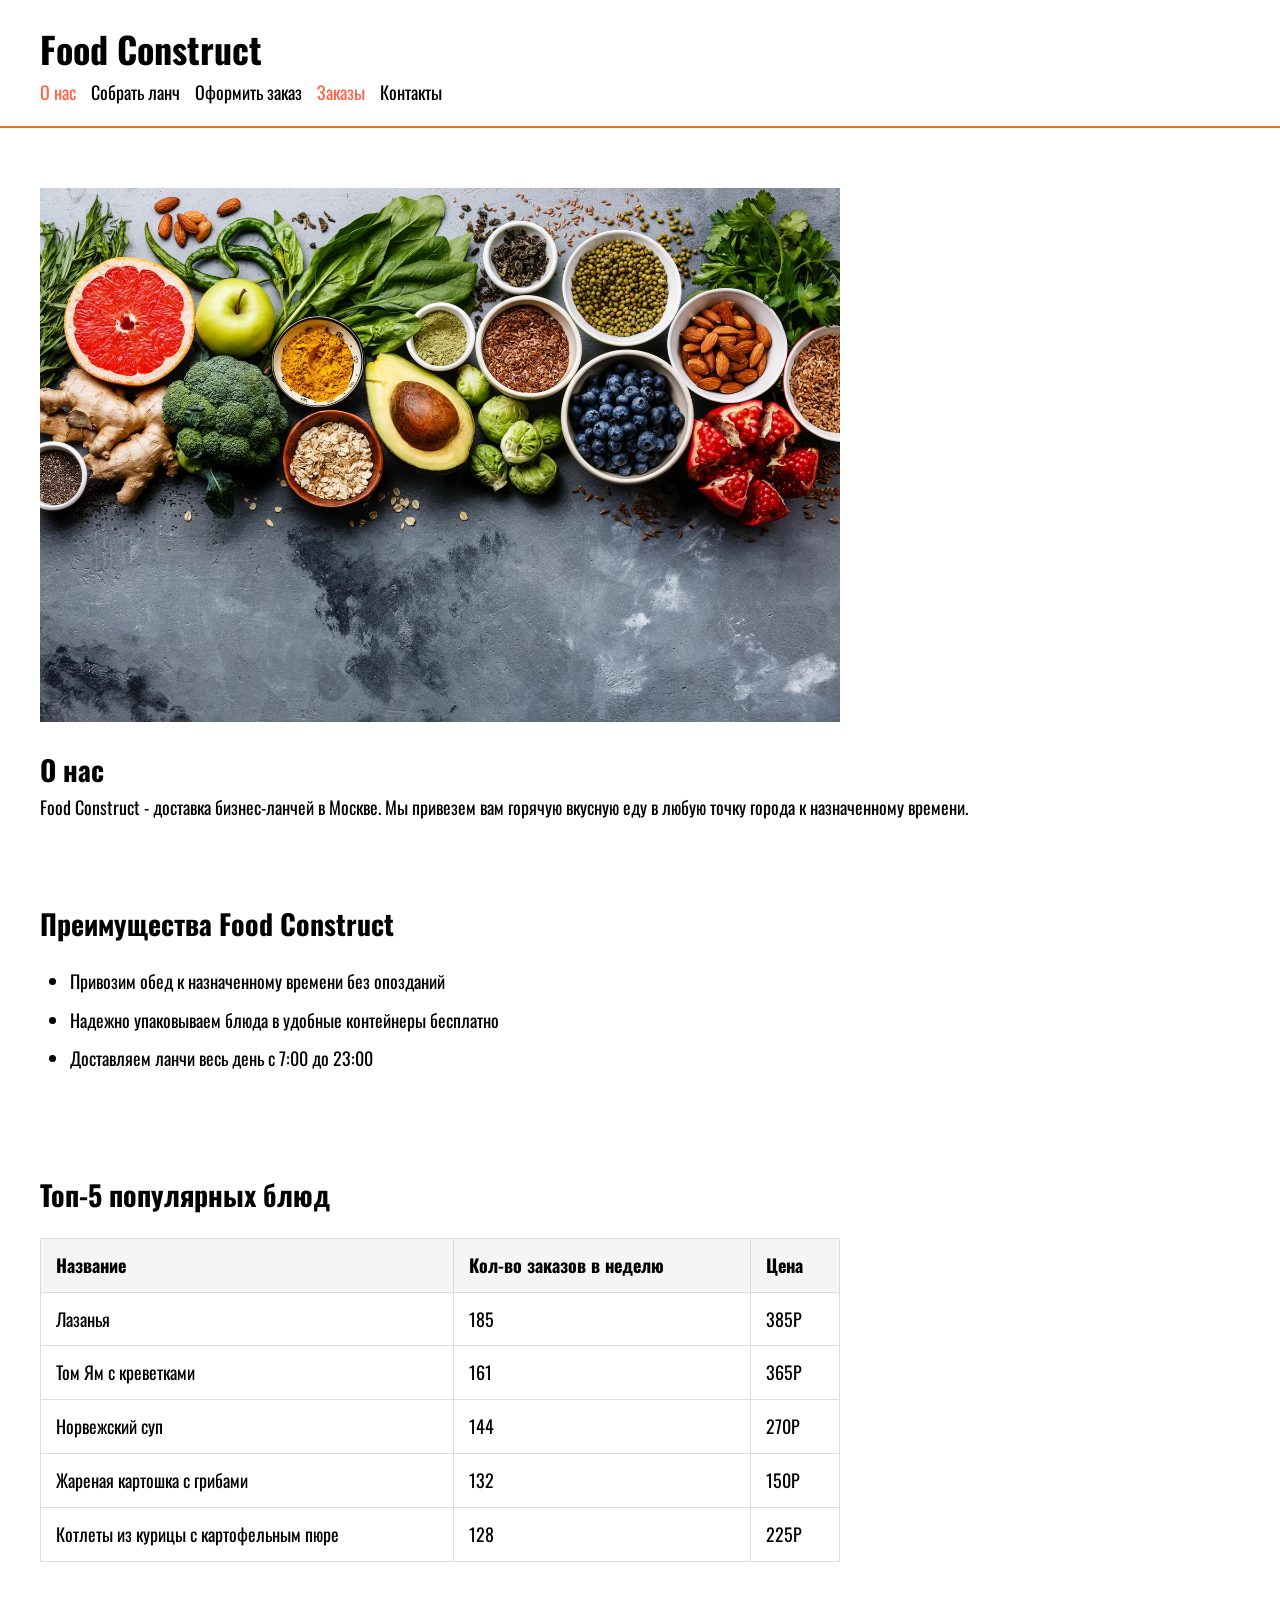
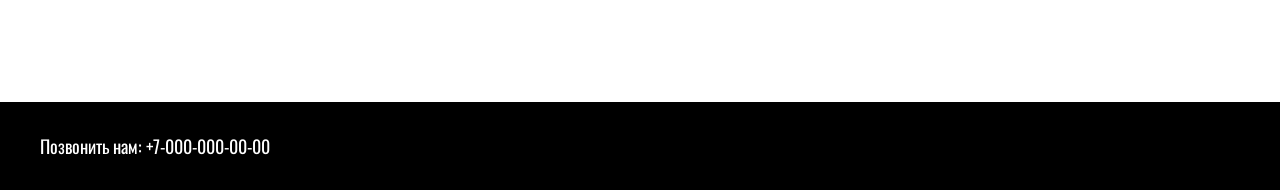
==== index.html @ 7591dc62 "Update index.html" ====
<!DOCTYPE html>
<html lang="ru">
<head>
    <meta charset="UTF-8">
    <meta name="viewport" content="width=device-width, initial-scale=1.0">
    <title>Food Construct - доставка бизнес-ланчей в Москве</title>
    <link rel="preconnect" href="https://fonts.googleapis.com">
    <link rel="preconnect" href="https://fonts.gstatic.com" crossorigin>
    <link href="https://fonts.googleapis.com/css2?family=Oswald:wght@300;400;500&display=swap" rel="stylesheet">
    <link rel="stylesheet" href="style.css">
</head>
    
<body>
    
    <header>
        <h1>Food Construct</h1>
        <nav>
            <a href="index.html" id="active">О нас</a>
            <a href="lunch.html">Собрать ланч</a>
            <a href="orders.html">Оформить заказ</a>
            <a href="history.html" id="active">Заказы</a>
            <a href="index.html#contacts">Контакты</a>
        </nav>
    </header>

    <main>
        <section id="about">
            <img src="images/main.png" alt="Food Construct - доставка бизнес-ланчей">
            <h2>О нас</h2>
            <p>Food Construct - доставка бизнес-ланчей в Москве. Мы привезем вам горячую вкусную еду в любую точку города к назначенному времени.</p>
        </section>

        <section id="advantages">
            <h2>Преимущества Food Construct</h2>
            <ul>
                <li>Привозим обед к назначенному времени без опозданий</li>
                <li>Надежно упаковываем блюда в удобные контейнеры бесплатно</li>
                <li>Доставляем ланчи весь день с 7:00 до 23:00</li>
            </ul>
        </section>

        <section id="popular">
            <h2>Топ-5 популярных блюд</h2>
            <table>
                <thead>
                    <tr>
                        <th>Название</th>
                        <th>Кол-во заказов в неделю</th>
                        <th>Цена</th>
                    </tr>
                </thead>
                <tbody>
                    <tr>
                        <td>Лазанья</td>
                        <td>185</td>
                        <td>385Р</td>
                    </tr>
                    <tr>
                        <td>Том Ям с креветками</td>
                        <td>161</td>
                        <td>365Р</td>
                    </tr>
                    <tr>
                        <td>Норвежский суп</td>
                        <td>144</td>
                        <td>270Р</td>
                    </tr>
                    <tr>
                        <td>Жареная картошка с грибами</td>
                        <td>132</td>
                        <td>150Р</td>
                    </tr>
                    <tr>
                        <td>Котлеты из курицы с картофельным пюре</td>
                        <td>128</td>
                        <td>225Р</td>
                    </tr>
                </tbody>
            </table>
        </section>
    </main>

    <footer id="contacts">
        <p>Позвонить нам: <a href="tel:+70000000000">+7-000-000-00-00</a></p>
    </footer>
</body>
</html>
---- style.css ----
* {
    box-sizing: border-box;
    margin: 0;
    padding: 0;
}

body {
    font-family: 'Oswald', sans-serif;
    color: #000;
    line-height: 1.6;
    min-height: 100vh;
    display: flex;
    flex-direction: column;
}

header {
    margin: 0;
    padding: 20px 40px;
    border-bottom: 2px solid #ff6b00;
}

footer {
    margin: 0;
    padding: 30px 40px;
    background-color: black;
    color: white;
    margin-top: auto;
    transition: color 0.3s;
}

main {
    margin: 0;
    padding: 40px;
    flex: 1;
}

nav {
    margin: 0;
    padding: 0;
    display: flex;
    flex-wrap: wrap;
    gap: 15px;
    transition: color 0.3s;
}

h1 {
    font-size: 36px;
    color: #000;
}

h2 {
    font-size: 28px;
    color: #000;
}

p {
    font-size: 18px;
    color: #000;
}

img {
    width: 100%;
    max-width: 800px;
    height: auto;
    margin: 20px 0;
}

table {
    width: 100%;
    max-width: 800px;
    border-collapse: collapse;
    margin: 20px 0;
}

th, td {
    padding: 12px 15px;
    border: 1px solid #ddd;
    text-align: left;
    font-size: 18px;
}

th {
    background-color: #f5f5f5;
}

a {
    text-decoration: none;
    font-family: 'Oswald', sans-serif;
    font-size: 18px;
    color: #000;
}

a#active {
    color: tomato;
}

a:hover {
    color: #ff6b00;
    transition: color 0.3s;
}

footer p, footer a {
    font-size: 18px;
    color: white;
}

footer a:hover {
    color: #ff6b00;
    transition: color 0.3s;
}

ul {
    padding-left: 30px;
    margin: 20px 0;
}

li {
    font-size: 18px;
    margin-bottom: 10px;
    color: #000;
}

section {
    margin-bottom: 50px;
    padding-bottom: 30px;
}

.image-container {
    width: 100%;
    max-width: 800px;
    margin: 20px 0;
}

.image-container img {
    display: block;
    object-fit: cover;
}

/* ≤800px */
@media (max-width: 800px) {
    .image-container img {
        max-width: 500px;
    }
    
    nav {
        justify-content: space-between; /* Равное расстояние между элементами */
    }
    
    h1 {
        text-align: center;
    }
}

/* ≤600px */
@media (max-width: 600px) {
    nav {
        flex-direction: column; /* Вертикальное направление */
        align-items: center; /* Выравнивание по центру */
    }
    
    nav a {
        font-size: 22px; /* Увеличить шрифт на 4px */
    }
    
    .image-container img {
        width: 100%;
        max-width: none;
    }
}

/* ≤400px */
@media (max-width: 400px) {
    th, td {
        font-size: 16px; /* Уменьшить шрифт на 2px */
        padding: 8px 10px;
    }
    
    th, td {
        font-size: 14px; /* Уменьшить шрифт еще на 2px */
    }
}

/* Адаптивность для orders.html */
@media (max-width: 800px) {
    .form-columns {
        grid-template-columns: 1fr;
    }
}

@media (max-width: 600px) {
    .form-buttons {
        flex-direction: column;
    }
}
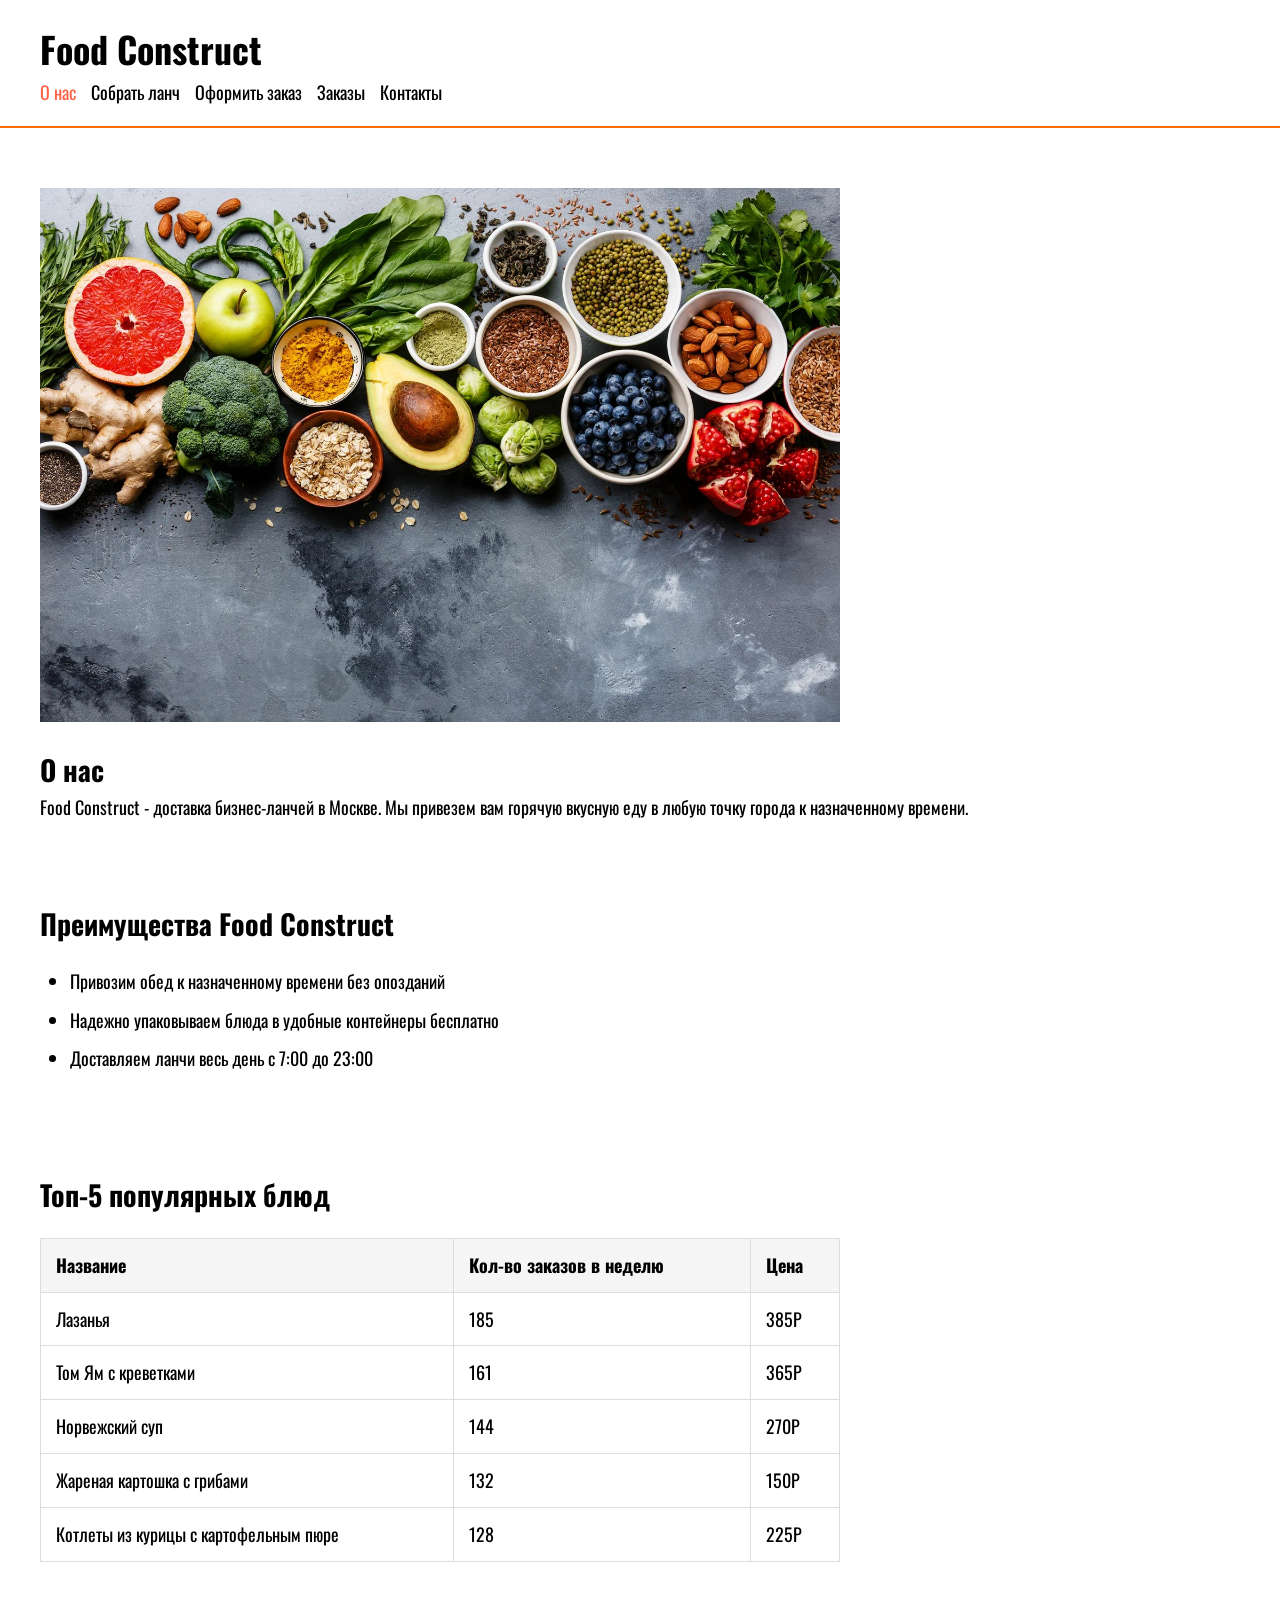
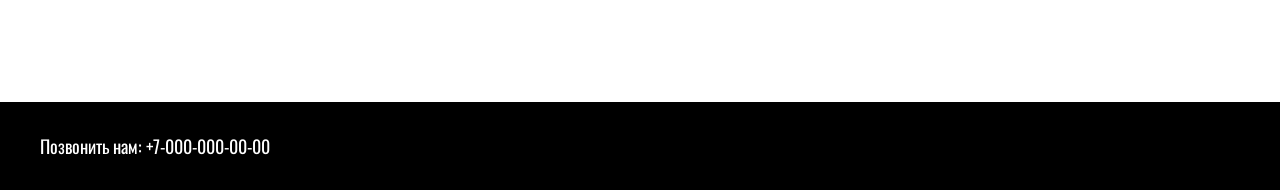
==== commit 8ba180aa: "Update index.html" ====
--- a/index.html
+++ b/index.html
@@ -18,7 +18,7 @@
             <a href="index.html" id="active">О нас</a>
             <a href="lunch.html">Собрать ланч</a>
             <a href="orders.html">Оформить заказ</a>
-            <a href="history.html" id="active">Заказы</a>
+            <a href="history.html">Заказы</a>
             <a href="index.html#contacts">Контакты</a>
         </nav>
     </header>
--- a/style.css
+++ b/style.css
@@ -192,3 +192,7 @@
         flex-direction: column;
     }
 }
+
+a#active {
+    color: tomato;
+}
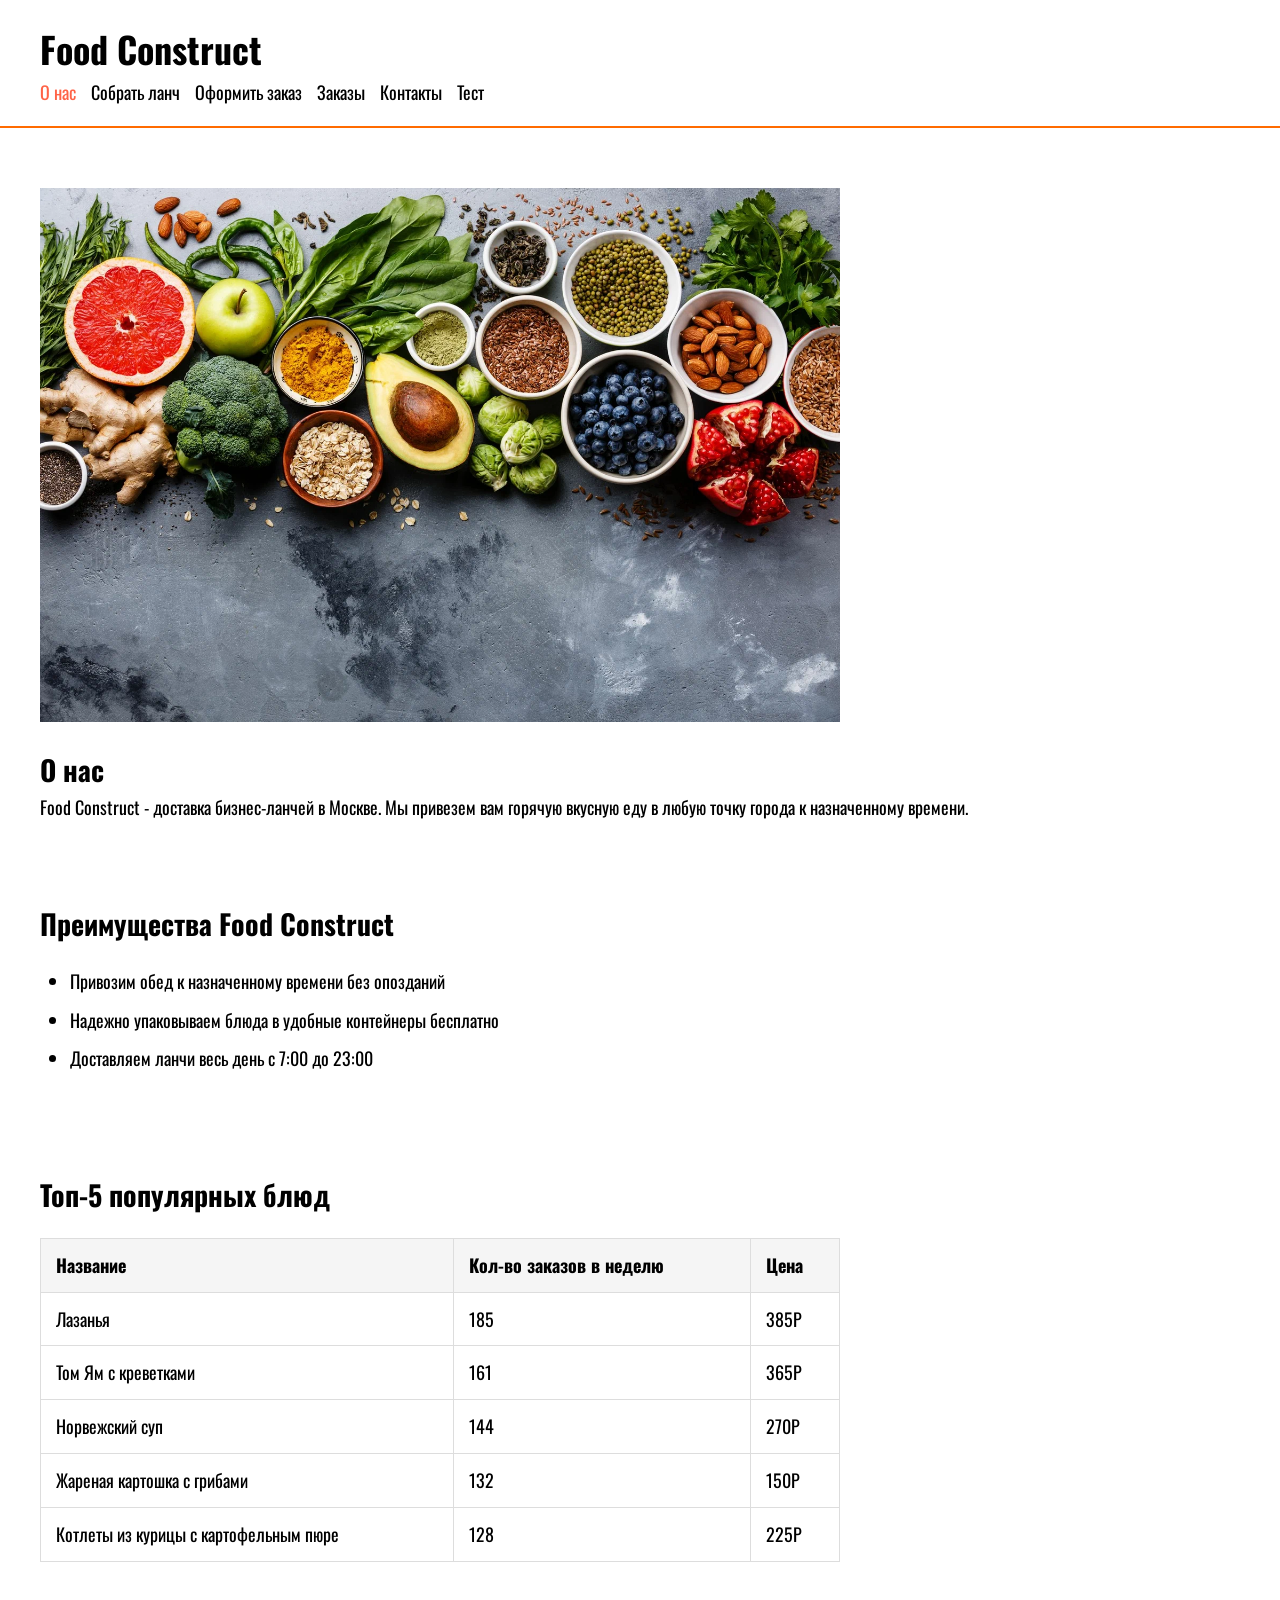
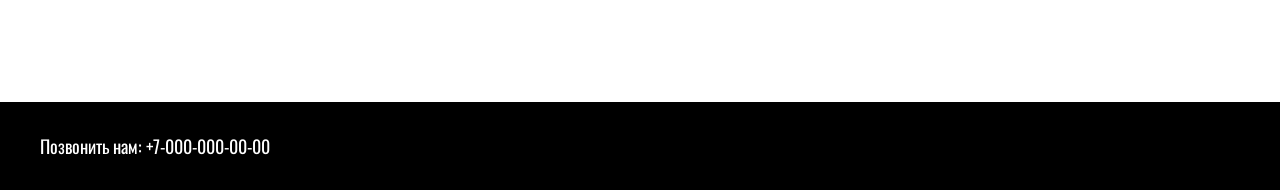
==== commit 9282ac7f: "Update index.html" ====
--- a/index.html
+++ b/index.html
@@ -20,6 +20,7 @@
             <a href="orders.html">Оформить заказ</a>
             <a href="history.html">Заказы</a>
             <a href="index.html#contacts">Контакты</a>
+            <a href="test_save.html">Тест</a>
         </nav>
     </header>
 
--- a/style.css
+++ b/style.css
@@ -192,7 +192,3 @@
         flex-direction: column;
     }
 }
-
-a#active {
-    color: tomato;
-}
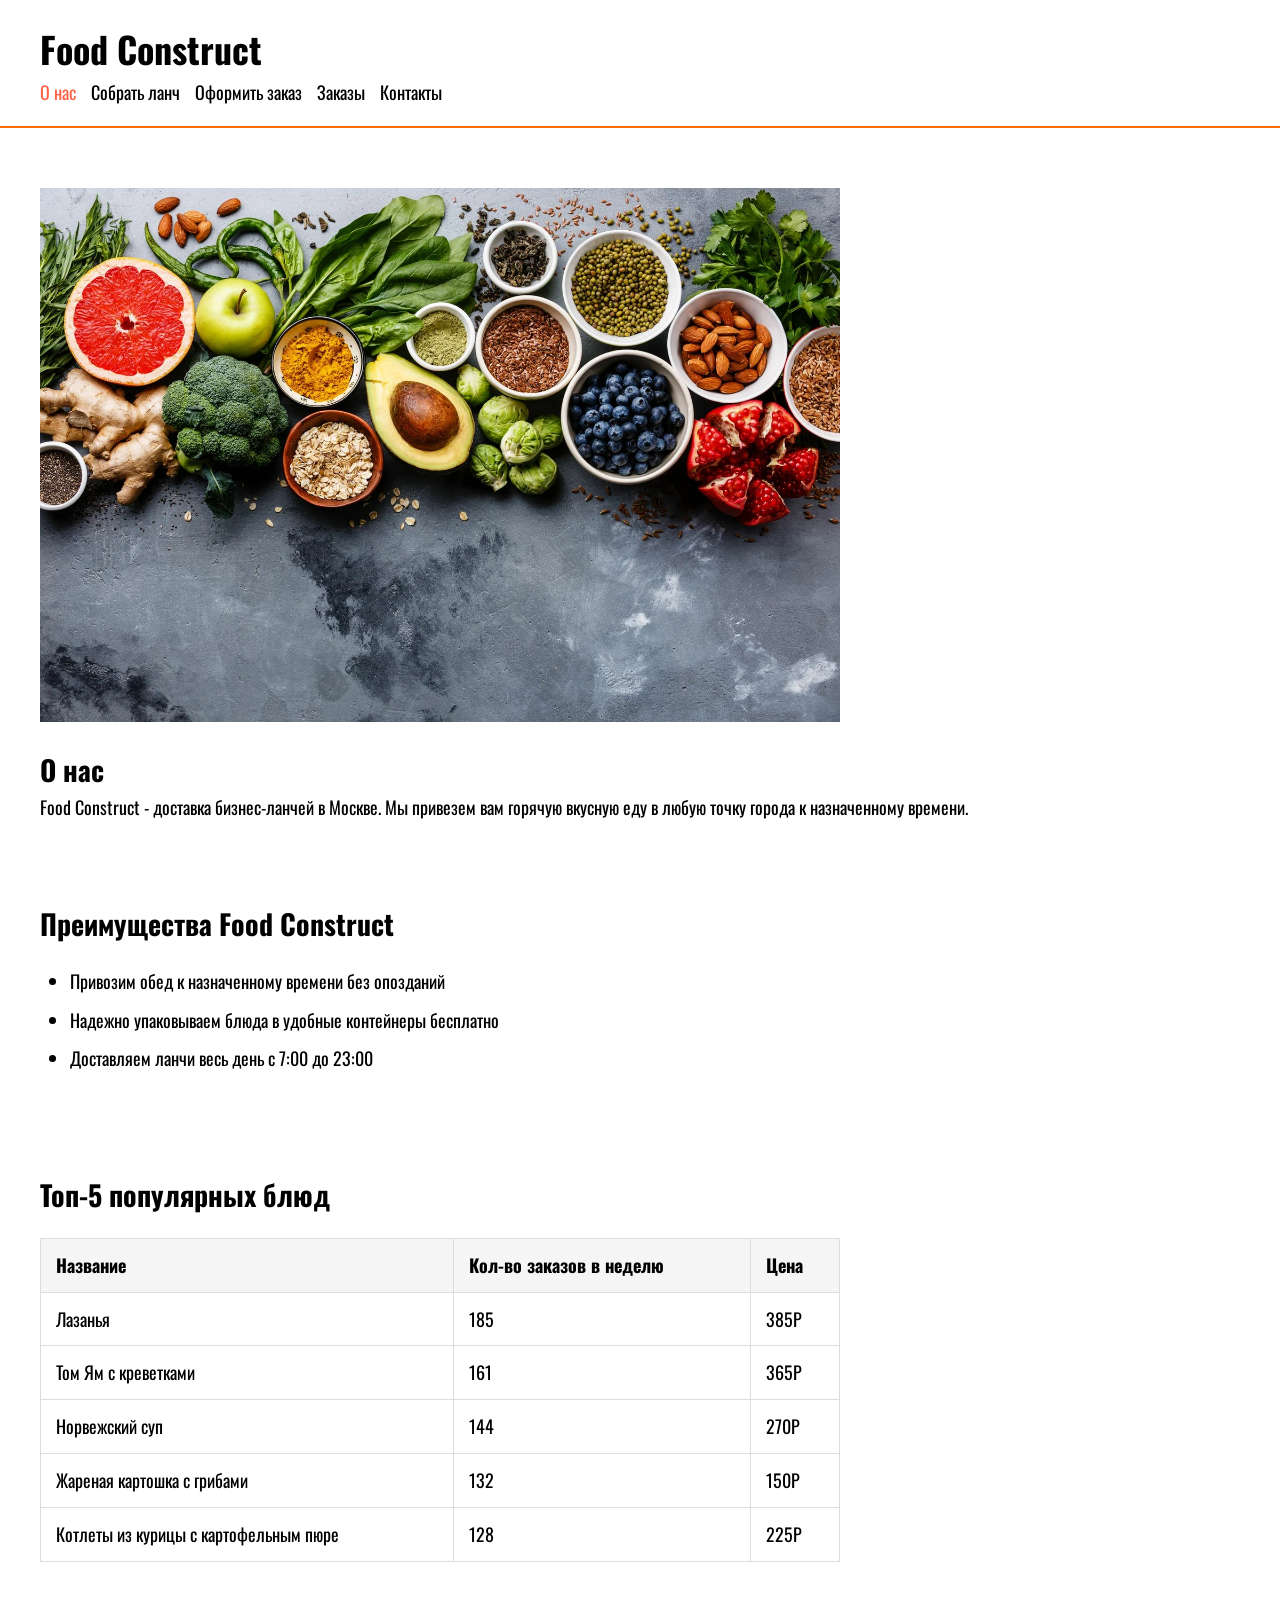
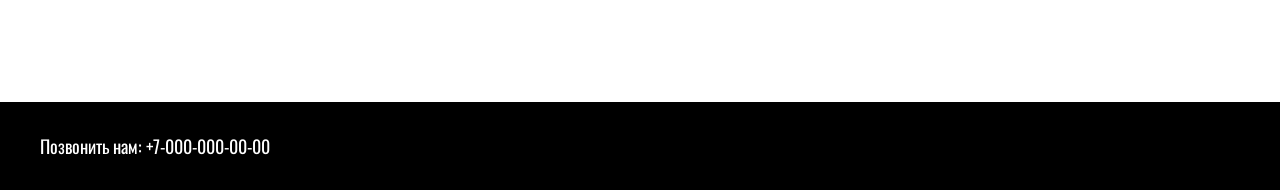
==== commit 0e41fc37: "Update index.html" ====
--- a/index.html
+++ b/index.html
@@ -20,7 +20,6 @@
             <a href="orders.html">Оформить заказ</a>
             <a href="history.html">Заказы</a>
             <a href="index.html#contacts">Контакты</a>
-            <a href="test_save.html">Тест</a>
         </nav>
     </header>
 
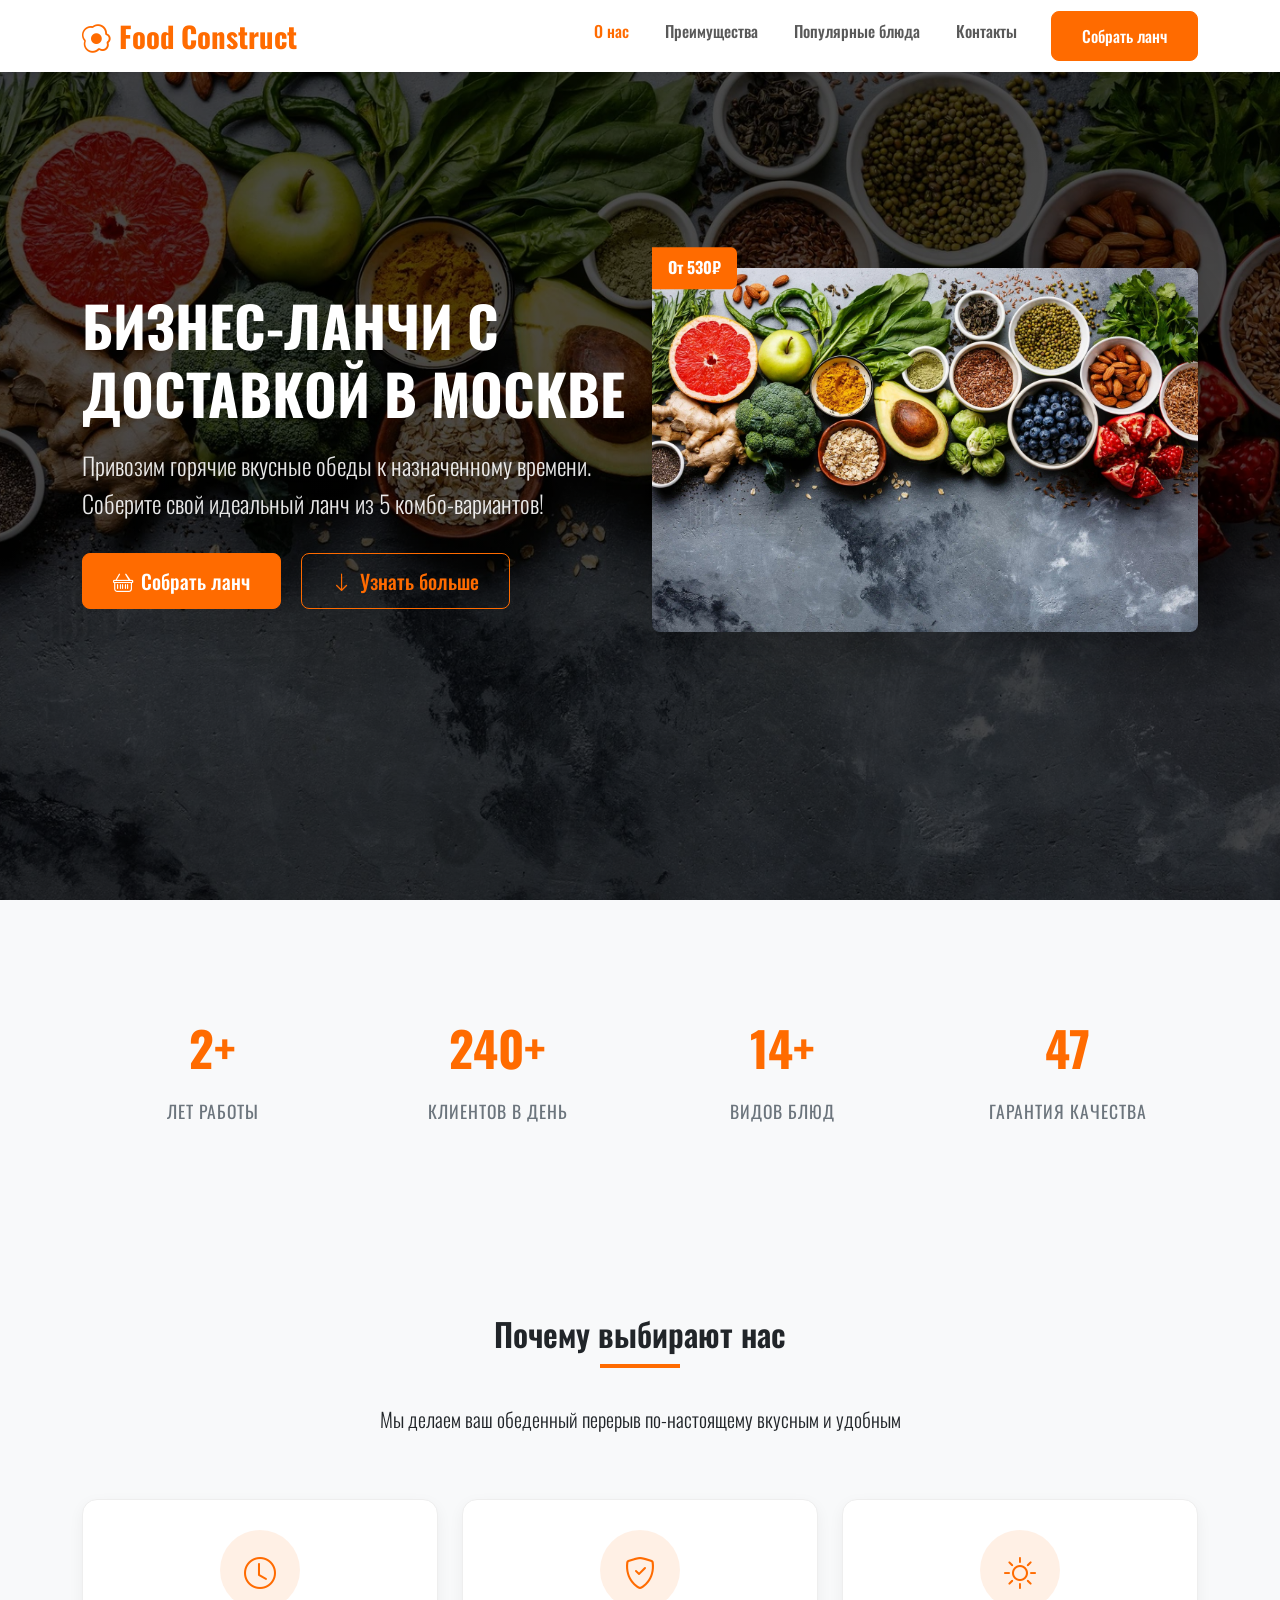
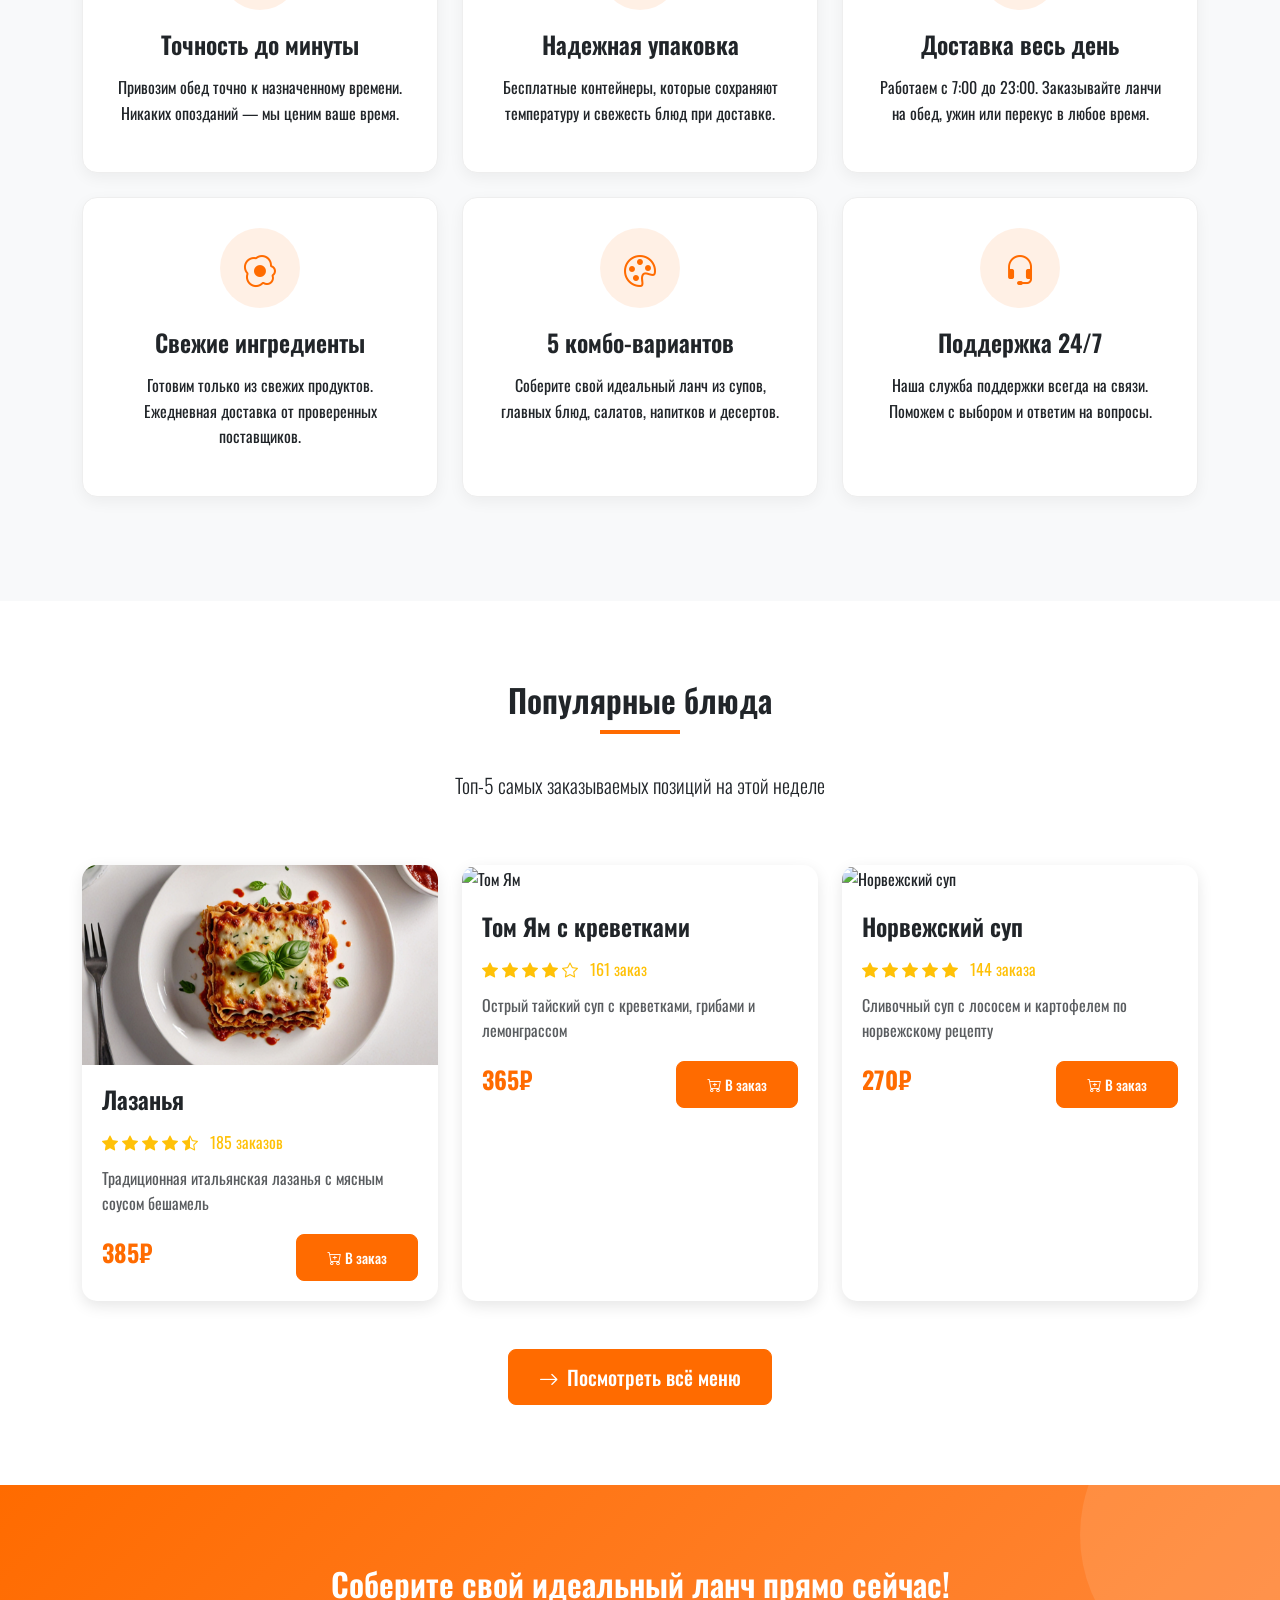
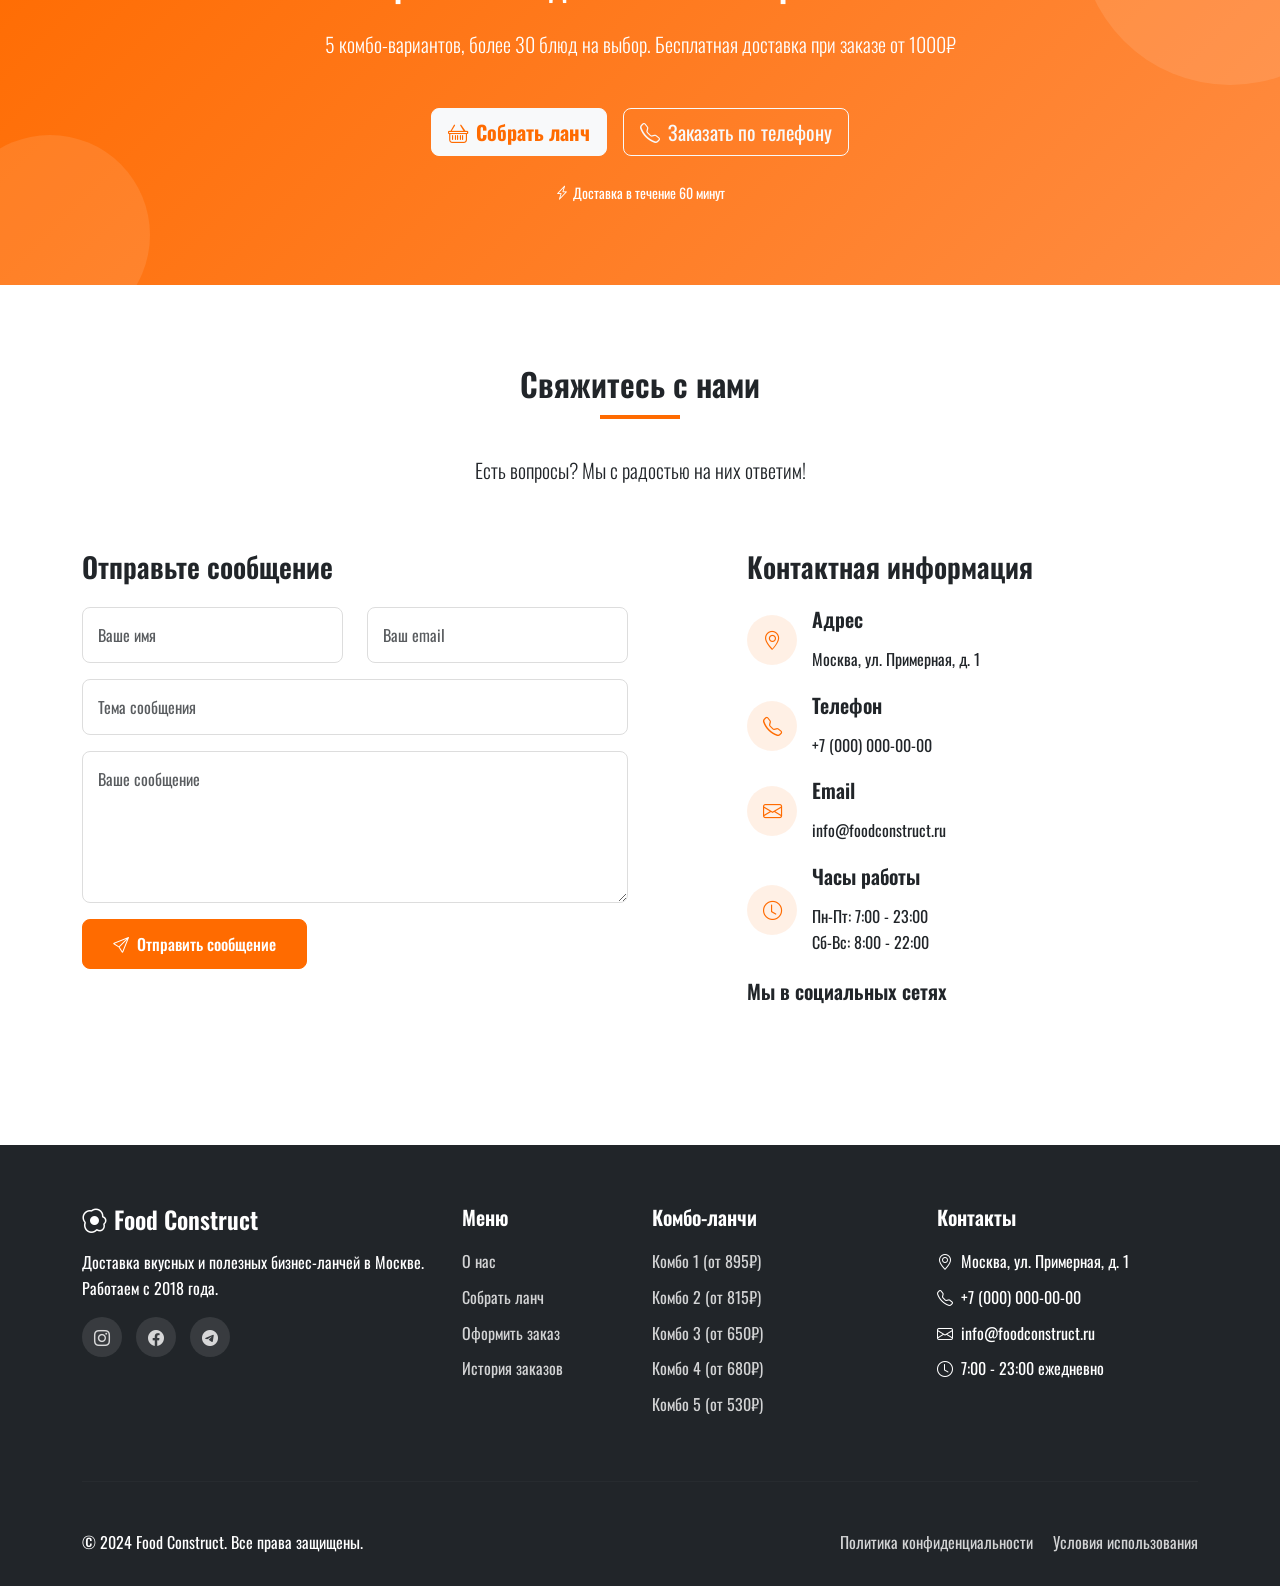
==== commit b63281c9: "Update and rename bootstrap-landing.html to index.html" ====
--- a/index.html
+++ b/index.html
@@ -3,85 +3,961 @@
 <head>
     <meta charset="UTF-8">
     <meta name="viewport" content="width=device-width, initial-scale=1.0">
-    <title>Food Construct - доставка бизнес-ланчей в Москве</title>
-    <link rel="preconnect" href="https://fonts.googleapis.com">
-    <link rel="preconnect" href="https://fonts.gstatic.com" crossorigin>
-    <link href="https://fonts.googleapis.com/css2?family=Oswald:wght@300;400;500&display=swap" rel="stylesheet">
-    <link rel="stylesheet" href="style.css">
+    <title>Food Construct - Доставка бизнес-ланчей в Москве</title>
+    
+    <!-- Bootstrap 5 CSS -->
+    <link href="https://cdn.jsdelivr.net/npm/bootstrap@5.3.0-alpha1/dist/css/bootstrap.min.css" rel="stylesheet">
+    
+    <!-- Bootstrap Icons -->
+    <link rel="stylesheet" href="https://cdn.jsdelivr.net/npm/bootstrap-icons@1.10.0/font/bootstrap-icons.css">
+    
+    <!-- Google Fonts -->
+    <link href="https://fonts.googleapis.com/css2?family=Oswald:wght@300;400;500;600;700&display=swap" rel="stylesheet">
+    
+    <!-- CSS -->
+    <style>
+        :root {
+            --primary-color: #ff6b00;
+            --primary-dark: #e55a00;
+            --secondary-color: #333333;
+            --light-color: #f8f9fa;
+            --dark-color: #212529;
+            --gray-color: #6c757d;
+        }
+        
+        body {
+            font-family: 'Oswald', sans-serif;
+            color: var(--dark-color);
+            line-height: 1.6;
+        }
+        
+        h1, h2, h3, h4, h5, h6 {
+            font-weight: 600;
+            margin-bottom: 1rem;
+        }
+        
+        .bg-primary-custom {
+            background-color: var(--primary-color) !important;
+        }
+        
+        .text-primary-custom {
+            color: var(--primary-color) !important;
+        }
+        
+        .btn-primary-custom {
+            background-color: var(--primary-color);
+            border-color: var(--primary-color);
+            color: white;
+            font-weight: 500;
+            padding: 12px 30px;
+            border-radius: 8px;
+            transition: all 0.3s ease;
+        }
+        
+        .btn-primary-custom:hover {
+            background-color: var(--primary-dark);
+            border-color: var(--primary-dark);
+            transform: translateY(-2px);
+            box-shadow: 0 4px 15px rgba(255, 107, 0, 0.3);
+        }
+        
+        .btn-outline-primary-custom {
+            background-color: transparent;
+            border-color: var(--primary-color);
+            color: var(--primary-color);
+            font-weight: 500;
+            padding: 12px 30px;
+            border-radius: 8px;
+            transition: all 0.3s ease;
+        }
+        
+        .btn-outline-primary-custom:hover {
+            background-color: var(--primary-color);
+            border-color: var(--primary-color);
+            color: white;
+            transform: translateY(-2px);
+            box-shadow: 0 4px 15px rgba(255, 107, 0, 0.3);
+        }
+        
+        .section-padding {
+            padding: 80px 0;
+        }
+        
+        .section-title {
+            position: relative;
+            margin-bottom: 50px;
+            text-align: center;
+        }
+        
+        .section-title:after {
+            content: '';
+            position: absolute;
+            bottom: -15px;
+            left: 50%;
+            transform: translateX(-50%);
+            width: 80px;
+            height: 4px;
+            background-color: var(--primary-color);
+        }
+        
+        .hero-section {
+            background: linear-gradient(rgba(0, 0, 0, 0.7), rgba(0, 0, 0, 0.7)), url('images/main.png');
+            background-size: cover;
+            background-position: center;
+            background-attachment: fixed;
+            color: white;
+            padding: 120px 0;
+            min-height: 100vh;
+            display: flex;
+            align-items: center;
+        }
+        
+        .hero-content h1 {
+            font-size: 3.5rem;
+            font-weight: 700;
+            margin-bottom: 20px;
+            text-transform: uppercase;
+        }
+        
+        .hero-content .lead {
+            font-size: 1.5rem;
+            margin-bottom: 30px;
+            opacity: 0.9;
+        }
+        
+        .feature-icon {
+            width: 80px;
+            height: 80px;
+            background-color: rgba(255, 107, 0, 0.1);
+            border-radius: 50%;
+            display: flex;
+            align-items: center;
+            justify-content: center;
+            margin: 0 auto 20px;
+        }
+        
+        .feature-icon i {
+            font-size: 2rem;
+            color: var(--primary-color);
+        }
+        
+        .feature-card {
+            background: white;
+            border-radius: 15px;
+            padding: 30px;
+            height: 100%;
+            transition: all 0.3s ease;
+            border: 1px solid #eee;
+            box-shadow: 0 5px 15px rgba(0, 0, 0, 0.05);
+        }
+        
+        .feature-card:hover {
+            transform: translateY(-10px);
+            box-shadow: 0 15px 30px rgba(0, 0, 0, 0.1);
+        }
+        
+        .cta-section {
+            background: linear-gradient(135deg, var(--primary-color) 0%, #ff8c42 100%);
+            color: white;
+            position: relative;
+            overflow: hidden;
+        }
+        
+        .cta-section:before {
+            content: '';
+            position: absolute;
+            top: 0;
+            right: 0;
+            width: 300px;
+            height: 300px;
+            background: rgba(255, 255, 255, 0.1);
+            border-radius: 50%;
+            transform: translate(100px, -100px);
+        }
+        
+        .cta-section:after {
+            content: '';
+            position: absolute;
+            bottom: 0;
+            left: 0;
+            width: 200px;
+            height: 200px;
+            background: rgba(255, 255, 255, 0.1);
+            border-radius: 50%;
+            transform: translate(-50px, 50px);
+        }
+        
+        .cta-content {
+            position: relative;
+            z-index: 2;
+        }
+        
+        /* Форм контактных данных */
+        .contact-form .form-control {
+            padding: 15px;
+            border-radius: 8px;
+            border: 1px solid #ddd;
+            font-size: 1rem;
+            transition: all 0.3s ease;
+        }
+        
+        .contact-form .form-control:focus {
+            border-color: var(--primary-color);
+            box-shadow: 0 0 0 0.25rem rgba(255, 107, 0, 0.25);
+        }
+        
+        .contact-info-item {
+            display: flex;
+            align-items: center;
+            margin-bottom: 20px;
+        }
+        
+        .contact-info-icon {
+            width: 50px;
+            height: 50px;
+            background-color: rgba(255, 107, 0, 0.1);
+            border-radius: 50%;
+            display: flex;
+            align-items: center;
+            justify-content: center;
+            margin-right: 15px;
+        }
+        
+        .contact-info-icon i {
+            font-size: 1.2rem;
+            color: var(--primary-color);
+        }
+        
+        /* Footer */
+        .footer {
+            background-color: var(--dark-color);
+            color: white;
+            padding: 60px 0 30px;
+        }
+        
+        .footer a {
+            color: rgba(255, 255, 255, 0.8);
+            text-decoration: none;
+            transition: color 0.3s ease;
+        }
+        
+        .footer a:hover {
+            color: var(--primary-color);
+        }
+        
+        .footer-links h5 {
+            margin-bottom: 20px;
+            color: white;
+        }
+        
+        .footer-links ul {
+            list-style: none;
+            padding: 0;
+        }
+        
+        .footer-links li {
+            margin-bottom: 10px;
+        }
+        
+        .social-icons a {
+            display: inline-flex;
+            align-items: center;
+            justify-content: center;
+            width: 40px;
+            height: 40px;
+            background-color: rgba(255, 255, 255, 0.1);
+            border-radius: 50%;
+            margin-right: 10px;
+            transition: all 0.3s ease;
+        }
+        
+        .social-icons a:hover {
+            background-color: var(--primary-color);
+            transform: translateY(-3px);
+        }
+        
+        @media (max-width: 768px) {
+            .hero-content h1 {
+                font-size: 2.5rem;
+            }
+            
+            .hero-content .lead {
+                font-size: 1.2rem;
+            }
+            
+            .section-padding {
+                padding: 60px 0;
+            }
+            
+            .feature-card {
+                margin-bottom: 30px;
+            }
+        }
+        
+        @media (max-width: 576px) {
+            .hero-content h1 {
+                font-size: 2rem;
+            }
+            
+            .hero-section {
+                padding: 80px 0;
+                min-height: auto;
+            }
+        }
+        
+        /* Навигация */
+        .navbar-brand {
+            font-size: 1.8rem;
+            font-weight: 700;
+            color: var(--primary-color) !important;
+        }
+        
+        .nav-link {
+            font-weight: 500;
+            margin: 0 10px;
+            transition: color 0.3s ease;
+        }
+        
+        .nav-link:hover {
+            color: var(--primary-color) !important;
+        }
+        
+        .navbar-nav .nav-link.active {
+            color: var(--primary-color) !important;
+        }
+        
+        .stats-section {
+            background-color: var(--light-color);
+        }
+        
+        .stat-item {
+            text-align: center;
+            padding: 30px 15px;
+        }
+        
+        .stat-number {
+            font-size: 3rem;
+            font-weight: 700;
+            color: var(--primary-color);
+            margin-bottom: 10px;
+        }
+        
+        .stat-text {
+            font-size: 1.1rem;
+            color: var(--gray-color);
+            text-transform: uppercase;
+            letter-spacing: 1px;
+        }
+        
+        /* Популярные блюда */
+        .dish-card {
+            border-radius: 15px;
+            overflow: hidden;
+            box-shadow: 0 5px 15px rgba(0, 0, 0, 0.1);
+            transition: all 0.3s ease;
+            height: 100%;
+            background: white;
+        }
+        
+        .dish-card:hover {
+            transform: translateY(-10px);
+            box-shadow: 0 15px 30px rgba(0, 0, 0, 0.15);
+        }
+        
+        .dish-img {
+            height: 200px;
+            object-fit: cover;
+            width: 100%;
+        }
+        
+        .dish-content {
+            padding: 20px;
+        }
+        
+        .dish-price {
+            font-size: 1.5rem;
+            font-weight: 700;
+            color: var(--primary-color);
+            margin-bottom: 10px;
+        }
+        
+        .dish-rating {
+            color: #ffc107;
+            margin-bottom: 10px;
+        }
+    </style>
 </head>
+<body>
+    <!-- Навигация -->
+    <nav class="navbar navbar-expand-lg navbar-light bg-white fixed-top shadow-sm">
+        <div class="container">
+            <a class="navbar-brand" href="index.html">
+                <i class="bi bi-egg-fried me-2"></i>Food Construct
+            </a>
+            
+            <button class="navbar-toggler" type="button" data-bs-toggle="collapse" data-bs-target="#navbarNav">
+                <span class="navbar-toggler-icon"></span>
+            </button>
+            
+            <div class="collapse navbar-collapse" id="navbarNav">
+                <ul class="navbar-nav ms-auto">
+                    <li class="nav-item">
+                        <a class="nav-link active" href="#home">О нас</a>
+                    </li>
+                    <li class="nav-item">
+                        <a class="nav-link" href="#features">Преимущества</a>
+                    </li>
+                    <li class="nav-item">
+                        <a class="nav-link" href="#dishes">Популярные блюда</a>
+                    </li>
+                    <li class="nav-item">
+                        <a class="nav-link" href="#contact">Контакты</a>
+                    </li>
+                    <li class="nav-item ms-lg-3">
+                        <a class="btn btn-primary-custom" href="lunch.html">Собрать ланч</a>
+                    </li>
+                </ul>
+            </div>
+        </div>
+    </nav>
+
+    <!-- Краткая сводка -->
+    <section id="home" class="hero-section">
+        <div class="container">
+            <div class="row align-items-center">
+                <div class="col-lg-6">
+                    <div class="hero-content">
+                        <h1 class="display-4 fw-bold">Бизнес-ланчи с доставкой в Москве</h1>
+                        <p class="lead">Привозим горячие вкусные обеды к назначенному времени. Соберите свой идеальный ланч из 5 комбо-вариантов!</p>
+                        <div class="mt-4">
+                            <a href="lunch.html" class="btn btn-primary-custom btn-lg me-3">
+                                <i class="bi bi-basket me-2"></i>Собрать ланч
+                            </a>
+                            <a href="#features" class="btn btn-outline-primary-custom btn-lg">
+                                <i class="bi bi-arrow-down me-2"></i>Узнать больше
+                            </a>
+                        </div>
+                    </div>
+                </div>
+                <div class="col-lg-6 text-center">
+                    <div class="position-relative">
+                        <img src="images/main.png" alt="Вкусный бизнес-ланч" class="img-fluid rounded-3 shadow-lg" style="max-height: 500px;">
+                        <div class="position-absolute top-0 start-0 bg-primary-custom text-white px-3 py-2 rounded-end" style="transform: translateY(-50%);">
+                            <span class="fw-bold">От 530₽</span>
+                        </div>
+                    </div>
+                </div>
+            </div>
+        </div>
+    </section>
+
+    <!-- Статистика -->
+    <section class="stats-section section-padding">
+        <div class="container">
+            <div class="row text-center">
+                <div class="col-md-3 col-6 mb-4 mb-md-0">
+                    <div class="stat-item">
+                        <div class="stat-number">5+</div>
+                        <div class="stat-text">Лет работы</div>
+                    </div>
+                </div>
+                <div class="col-md-3 col-6 mb-4 mb-md-0">
+                    <div class="stat-item">
+                        <div class="stat-number">500+</div>
+                        <div class="stat-text">Клиентов в день</div>
+                    </div>
+                </div>
+                <div class="col-md-3 col-6">
+                    <div class="stat-item">
+                        <div class="stat-number">30+</div>
+                        <div class="stat-text">Видов блюд</div>
+                    </div>
+                </div>
+                <div class="col-md-3 col-6">
+                    <div class="stat-item">
+                        <div class="stat-number">100%</div>
+                        <div class="stat-text">Гарантия качества</div>
+                    </div>
+                </div>
+            </div>
+        </div>
+    </section>
+
+    <!-- О нас -->
+    <section id="features" class="section-padding bg-light">
+        <div class="container">
+            <div class="row">
+                <div class="col-12 text-center mb-5">
+                    <h2 class="section-title">Почему выбирают нас</h2>
+                    <p class="lead">Мы делаем ваш обеденный перерыв по-настоящему вкусным и удобным</p>
+                </div>
+            </div>
+            
+            <div class="row">
+                <div class="col-lg-4 col-md-6 mb-4">
+                    <div class="feature-card">
+                        <div class="feature-icon">
+                            <i class="bi bi-clock"></i>
+                        </div>
+                        <h4 class="text-center mb-3">Точность до минуты</h4>
+                        <p class="text-center">Привозим обед точно к назначенному времени. Никаких опозданий — мы ценим ваше время.</p>
+                    </div>
+                </div>
+                
+                <div class="col-lg-4 col-md-6 mb-4">
+                    <div class="feature-card">
+                        <div class="feature-icon">
+                            <i class="bi bi-shield-check"></i>
+                        </div>
+                        <h4 class="text-center mb-3">Надежная упаковка</h4>
+                        <p class="text-center">Бесплатные контейнеры, которые сохраняют температуру и свежесть блюд при доставке.</p>
+                    </div>
+                </div>
+                
+                <div class="col-lg-4 col-md-6 mb-4">
+                    <div class="feature-card">
+                        <div class="feature-icon">
+                            <i class="bi bi-sun"></i>
+                        </div>
+                        <h4 class="text-center mb-3">Доставка весь день</h4>
+                        <p class="text-center">Работаем с 7:00 до 23:00. Заказывайте ланчи на обед, ужин или перекус в любое время.</p>
+                    </div>
+                </div>
+                
+                <div class="col-lg-4 col-md-6 mb-4">
+                    <div class="feature-card">
+                        <div class="feature-icon">
+                            <i class="bi bi-egg-fried"></i>
+                        </div>
+                        <h4 class="text-center mb-3">Свежие ингредиенты</h4>
+                        <p class="text-center">Готовим только из свежих продуктов. Ежедневная доставка от проверенных поставщиков.</p>
+                    </div>
+                </div>
+                
+                <div class="col-lg-4 col-md-6 mb-4">
+                    <div class="feature-card">
+                        <div class="feature-icon">
+                            <i class="bi bi-palette"></i>
+                        </div>
+                        <h4 class="text-center mb-3">5 комбо-вариантов</h4>
+                        <p class="text-center">Соберите свой идеальный ланч из супов, главных блюд, салатов, напитков и десертов.</p>
+                    </div>
+                </div>
+                
+                <div class="col-lg-4 col-md-6 mb-4">
+                    <div class="feature-card">
+                        <div class="feature-icon">
+                            <i class="bi bi-headset"></i>
+                        </div>
+                        <h4 class="text-center mb-3">Поддержка 24/7</h4>
+                        <p class="text-center">Наша служба поддержки всегда на связи. Поможем с выбором и ответим на вопросы.</p>
+                    </div>
+                </div>
+            </div>
+        </div>
+    </section>
+
+    <!-- Попуярные позиции -->
+    <section id="dishes" class="section-padding">
+        <div class="container">
+            <div class="row">
+                <div class="col-12 text-center mb-5">
+                    <h2 class="section-title">Популярные блюда</h2>
+                    <p class="lead">Топ-5 самых заказываемых позиций на этой неделе</p>
+                </div>
+            </div>
+            
+            <div class="row">
+                <div class="col-lg-4 col-md-6 mb-4">
+                    <div class="dish-card">
+                        <img src="images/lasagna.jpg" alt="Лазанья" class="dish-img">
+                        <div class="dish-content">
+                            <h4>Лазанья</h4>
+                            <div class="dish-rating">
+                                <i class="bi bi-star-fill"></i>
+                                <i class="bi bi-star-fill"></i>
+                                <i class="bi bi-star-fill"></i>
+                                <i class="bi bi-star-fill"></i>
+                                <i class="bi bi-star-half"></i>
+                                <span class="ms-2">185 заказов</span>
+                            </div>
+                            <p class="text-muted">Традиционная итальянская лазанья с мясным соусом бешамель</p>
+                            <div class="d-flex justify-content-between align-items-center">
+                                <div class="dish-price">385₽</div>
+                                <button class="btn btn-primary-custom btn-sm">
+                                    <i class="bi bi-cart-plus me-1"></i>В заказ
+                                </button>
+                            </div>
+                        </div>
+                    </div>
+                </div>
+                
+                <div class="col-lg-4 col-md-6 mb-4">
+                    <div class="dish-card">
+                        <img src="images/tom-yam.jpg" alt="Том Ям" class="dish-img">
+                        <div class="dish-content">
+                            <h4>Том Ям с креветками</h4>
+                            <div class="dish-rating">
+                                <i class="bi bi-star-fill"></i>
+                                <i class="bi bi-star-fill"></i>
+                                <i class="bi bi-star-fill"></i>
+                                <i class="bi bi-star-fill"></i>
+                                <i class="bi bi-star"></i>
+                                <span class="ms-2">161 заказ</span>
+                            </div>
+                            <p class="text-muted">Острый тайский суп с креветками, грибами и лемонграссом</p>
+                            <div class="d-flex justify-content-between align-items-center">
+                                <div class="dish-price">365₽</div>
+                                <button class="btn btn-primary-custom btn-sm">
+                                    <i class="bi bi-cart-plus me-1"></i>В заказ
+                                </button>
+                            </div>
+                        </div>
+                    </div>
+                </div>
+                
+                <div class="col-lg-4 col-md-6 mb-4">
+                    <div class="dish-card">
+                        <img src="images/norwegian-soup.jpg" alt="Норвежский суп" class="dish-img">
+                        <div class="dish-content">
+                            <h4>Норвежский суп</h4>
+                            <div class="dish-rating">
+                                <i class="bi bi-star-fill"></i>
+                                <i class="bi bi-star-fill"></i>
+                                <i class="bi bi-star-fill"></i>
+                                <i class="bi bi-star-fill"></i>
+                                <i class="bi bi-star-fill"></i>
+                                <span class="ms-2">144 заказа</span>
+                            </div>
+                            <p class="text-muted">Сливочный суп с лососем и картофелем по норвежскому рецепту</p>
+                            <div class="d-flex justify-content-between align-items-center">
+                                <div class="dish-price">270₽</div>
+                                <button class="btn btn-primary-custom btn-sm">
+                                    <i class="bi bi-cart-plus me-1"></i>В заказ
+                                </button>
+                            </div>
+                        </div>
+                    </div>
+                </div>
+            </div>
+            
+            <div class="row mt-4">
+                <div class="col-12 text-center">
+                    <a href="lunch.html" class="btn btn-primary-custom btn-lg">
+                        <i class="bi bi-arrow-right me-2"></i>Посмотреть всё меню
+                    </a>
+                </div>
+            </div>
+        </div>
+    </section>
+
+    <!-- А-ля рекламная секция -->
+    <section class="cta-section section-padding">
+        <div class="container">
+            <div class="row justify-content-center">
+                <div class="col-lg-8 text-center">
+                    <div class="cta-content">
+                        <h2 class="text-white mb-4">Соберите свой идеальный ланч прямо сейчас!</h2>
+                        <p class="text-white mb-5 lead">5 комбо-вариантов, более 30 блюд на выбор. Бесплатная доставка при заказе от 1000₽</p>
+                        <div class="d-flex flex-wrap justify-content-center gap-3">
+                            <a href="lunch.html" class="btn btn-light btn-lg text-primary-custom fw-bold">
+                                <i class="bi bi-basket me-2"></i>Собрать ланч
+                            </a>
+                            <a href="#contact" class="btn btn-outline-light btn-lg">
+                                <i class="bi bi-telephone me-2"></i>Заказать по телефону
+                            </a>
+                        </div>
+                        <div class="mt-4 text-white">
+                            <small><i class="bi bi-lightning-charge me-1"></i>Доставка в течение 60 минут</small>
+                        </div>
+                    </div>
+                </div>
+            </div>
+        </div>
+    </section>
+
+    <!-- Секция контактов -->
+    <section id="contact" class="section-padding">
+        <div class="container">
+            <div class="row">
+                <div class="col-12 text-center mb-5">
+                    <h2 class="section-title">Свяжитесь с нами</h2>
+                    <p class="lead">Есть вопросы? Мы с радостью на них ответим!</p>
+                </div>
+            </div>
+            
+            <div class="row">
+                <div class="col-lg-6 mb-5 mb-lg-0">
+                    <h3 class="mb-4">Отправьте сообщение</h3>
+                    <form class="contact-form" id="contactForm">
+                        <div class="row">
+                            <div class="col-md-6 mb-3">
+                                <input type="text" class="form-control" placeholder="Ваше имя" required>
+                            </div>
+                            <div class="col-md-6 mb-3">
+                                <input type="email" class="form-control" placeholder="Ваш email" required>
+                            </div>
+                        </div>
+                        <div class="mb-3">
+                            <input type="text" class="form-control" placeholder="Тема сообщения" required>
+                        </div>
+                        <div class="mb-3">
+                            <textarea class="form-control" rows="5" placeholder="Ваше сообщение" required></textarea>
+                        </div>
+                        <button type="submit" class="btn btn-primary-custom">
+                            <i class="bi bi-send me-2"></i>Отправить сообщение
+                        </button>
+                    </form>
+                </div>
+                
+                <div class="col-lg-5 offset-lg-1">
+                    <h3 class="mb-4">Контактная информация</h3>
+                    
+                    <div class="contact-info-item">
+                        <div class="contact-info-icon">
+                            <i class="bi bi-geo-alt"></i>
+                        </div>
+                        <div>
+                            <h5>Адрес</h5>
+                            <p class="mb-0">Москва, ул. Примерная, д. 1</p>
+                        </div>
+                    </div>
+                    
+                    <div class="contact-info-item">
+                        <div class="contact-info-icon">
+                            <i class="bi bi-telephone"></i>
+                        </div>
+                        <div>
+                            <h5>Телефон</h5>
+                            <p class="mb-0">
+                                <a href="tel:+70000000000" class="text-decoration-none text-dark">+7 (000) 000-00-00</a>
+                            </p>
+                        </div>
+                    </div>
+                    
+                    <div class="contact-info-item">
+                        <div class="contact-info-icon">
+                            <i class="bi bi-envelope"></i>
+                        </div>
+                        <div>
+                            <h5>Email</h5>
+                            <p class="mb-0">
+                                <a href="mailto:info@foodconstruct.ru" class="text-decoration-none text-dark">info@foodconstruct.ru</a>
+                            </p>
+                        </div>
+                    </div>
+                    
+                    <div class="contact-info-item">
+                        <div class="contact-info-icon">
+                            <i class="bi bi-clock"></i>
+                        </div>
+                        <div>
+                            <h5>Часы работы</h5>
+                            <p class="mb-0">Пн-Пт: 7:00 - 23:00</p>
+                            <p class="mb-0">Сб-Вс: 8:00 - 22:00</p>
+                        </div>
+                    </div>
+                    
+                    <div class="mt-4">
+                        <h5 class="mb-3">Мы в социальных сетях</h5>
+                        <div class="social-icons">
+                            <a href="#" class="text-white"><i class="bi bi-instagram"></i></a>
+                            <a href="#" class="text-white"><i class="bi bi-facebook"></i></a>
+                            <a href="#" class="text-white"><i class="bi bi-telegram"></i></a>
+                            <a href="#" class="text-white"><i class="bi bi-whatsapp"></i></a>
+                            <a href="#" class="text-white"><i class="bi bi-vk"></i></a>
+                        </div>
+                    </div>
+                </div>
+            </div>
+        </div>
+    </section>
+
+    <!-- Footer -->
+    <footer class="footer">
+        <div class="container">
+            <div class="row">
+                <div class="col-lg-4 mb-4 mb-lg-0">
+                    <h4 class="mb-3">
+                        <i class="bi bi-egg-fried me-2"></i>Food Construct
+                    </h4>
+                    <p>Доставка вкусных и полезных бизнес-ланчей в Москве. Работаем с 2018 года.</p>
+                    <div class="social-icons mt-3">
+                        <a href="#"><i class="bi bi-instagram"></i></a>
+                        <a href="#"><i class="bi bi-facebook"></i></a>
+                        <a href="#"><i class="bi bi-telegram"></i></a>
+                    </div>
+                </div>
+                
+                <div class="col-lg-2 col-md-4 mb-4 mb-lg-0">
+                    <div class="footer-links">
+                        <h5>Меню</h5>
+                        <ul>
+                            <li><a href="index.html">О нас</a></li>
+                            <li><a href="lunch.html">Собрать ланч</a></li>
+                            <li><a href="orders.html">Оформить заказ</a></li>
+                            <li><a href="history.html">История заказов</a></li>
+                        </ul>
+                    </div>
+                </div>
+                
+                <div class="col-lg-3 col-md-4 mb-4 mb-lg-0">
+                    <div class="footer-links">
+                        <h5>Комбо-ланчи</h5>
+                        <ul>
+                            <li><a href="lunch.html#combo1">Комбо 1 (от 895₽)</a></li>
+                            <li><a href="lunch.html#combo2">Комбо 2 (от 815₽)</a></li>
+                            <li><a href="lunch.html#combo3">Комбо 3 (от 650₽)</a></li>
+                            <li><a href="lunch.html#combo4">Комбо 4 (от 680₽)</a></li>
+                            <li><a href="lunch.html#combo5">Комбо 5 (от 530₽)</a></li>
+                        </ul>
+                    </div>
+                </div>
+                
+                <div class="col-lg-3 col-md-4">
+                    <div class="footer-links">
+                        <h5>Контакты</h5>
+                        <ul>
+                            <li><i class="bi bi-geo-alt me-2"></i>Москва, ул. Примерная, д. 1</li>
+                            <li><i class="bi bi-telephone me-2"></i>+7 (000) 000-00-00</li>
+                            <li><i class="bi bi-envelope me-2"></i>info@foodconstruct.ru</li>
+                            <li><i class="bi bi-clock me-2"></i>7:00 - 23:00 ежедневно</li>
+                        </ul>
+                    </div>
+                </div>
+            </div>
+            
+            <hr class="my-5" style="border-color: rgba(255, 255, 255, 0.1);">
+            
+            <div class="row">
+                <div class="col-md-6">
+                    <p class="mb-0">© 2024 Food Construct. Все права защищены.</p>
+                </div>
+                <div class="col-md-6 text-md-end">
+                    <p class="mb-0">
+                        <a href="#" class="me-3">Политика конфиденциальности</a>
+                        <a href="#">Условия использования</a>
+                    </p>
+                </div>
+            </div>
+        </div>
+    </footer>
     
-<body>
+    <!-- Bootstrap JS -->
+    <script src="https://cdn.jsdelivr.net/npm/bootstrap@5.3.0-alpha1/dist/js/bootstrap.bundle.min.js"></script>
     
-    <header>
-        <h1>Food Construct</h1>
-        <nav>
-            <a href="index.html" id="active">О нас</a>
-            <a href="lunch.html">Собрать ланч</a>
-            <a href="orders.html">Оформить заказ</a>
-            <a href="history.html">Заказы</a>
-            <a href="index.html#contacts">Контакты</a>
-        </nav>
-    </header>
-
-    <main>
-        <section id="about">
-            <img src="images/main.png" alt="Food Construct - доставка бизнес-ланчей">
-            <h2>О нас</h2>
-            <p>Food Construct - доставка бизнес-ланчей в Москве. Мы привезем вам горячую вкусную еду в любую точку города к назначенному времени.</p>
-        </section>
-
-        <section id="advantages">
-            <h2>Преимущества Food Construct</h2>
-            <ul>
-                <li>Привозим обед к назначенному времени без опозданий</li>
-                <li>Надежно упаковываем блюда в удобные контейнеры бесплатно</li>
-                <li>Доставляем ланчи весь день с 7:00 до 23:00</li>
-            </ul>
-        </section>
-
-        <section id="popular">
-            <h2>Топ-5 популярных блюд</h2>
-            <table>
-                <thead>
-                    <tr>
-                        <th>Название</th>
-                        <th>Кол-во заказов в неделю</th>
-                        <th>Цена</th>
-                    </tr>
-                </thead>
-                <tbody>
-                    <tr>
-                        <td>Лазанья</td>
-                        <td>185</td>
-                        <td>385Р</td>
-                    </tr>
-                    <tr>
-                        <td>Том Ям с креветками</td>
-                        <td>161</td>
-                        <td>365Р</td>
-                    </tr>
-                    <tr>
-                        <td>Норвежский суп</td>
-                        <td>144</td>
-                        <td>270Р</td>
-                    </tr>
-                    <tr>
-                        <td>Жареная картошка с грибами</td>
-                        <td>132</td>
-                        <td>150Р</td>
-                    </tr>
-                    <tr>
-                        <td>Котлеты из курицы с картофельным пюре</td>
-                        <td>128</td>
-                        <td>225Р</td>
-                    </tr>
-                </tbody>
-            </table>
-        </section>
-    </main>
-
-    <footer id="contacts">
-        <p>Позвонить нам: <a href="tel:+70000000000">+7-000-000-00-00</a></p>
-    </footer>
+    <!-- JavaScript -->
+    <script>
+        //плавная прокрутка ссылок
+        document.querySelectorAll('a[href^="#"]').forEach(anchor => {
+            anchor.addEventListener('click', function (e) {
+                e.preventDefault();
+                
+                const targetId = this.getAttribute('href');
+                if(targetId === '#') return;
+                
+                const targetElement = document.querySelector(targetId);
+                if(targetElement) {
+                    window.scrollTo({
+                        top: targetElement.offsetTop - 80,
+                        behavior: 'smooth'
+                    });
+                }
+            });
+        });
+        
+        //обработчик отправки форм
+        document.getElementById('contactForm').addEventListener('submit', function(e) {
+            e.preventDefault();
+            
+            //получаем форму
+            const name = this.querySelector('input[type="text"]').value;
+            const email = this.querySelector('input[type="email"]').value;
+            
+            //показываем сообщение об упехе
+            alert(`Спасибо, ${name}! Ваше сообщение отправлено. Мы свяжемся с вами по email: ${email}`);
+            
+            //перезагружаем форму
+            this.reset();
+        });
+        
+        //получаем активный класс
+        window.addEventListener('scroll', function() {
+            const sections = document.querySelectorAll('section[id]');
+            const navLinks = document.querySelectorAll('.navbar-nav .nav-link');
+            
+            let current = '';
+            sections.forEach(section => {
+                const sectionTop = section.offsetTop - 100;
+                const sectionHeight = section.clientHeight;
+                if(scrollY >= sectionTop && scrollY < sectionTop + sectionHeight) {
+                    current = section.getAttribute('id');
+                }
+            });
+            
+            navLinks.forEach(link => {
+                link.classList.remove('active');
+                if(link.getAttribute('href') === `#${current}`) {
+                    link.classList.add('active');
+                }
+            });
+        });
+        
+        //анимация инициализации
+        function animateStats() {
+            const statNumbers = document.querySelectorAll('.stat-number');
+            
+            statNumbers.forEach(stat => {
+                const target = parseInt(stat.textContent.replace('+', ''));
+                const duration = 2000; // 2 секунды
+                const step = target / (duration / 16); // 60fps
+                let current = 0;
+                
+                const timer = setInterval(() => {
+                    current += step;
+                    if(current >= target) {
+                        current = target;
+                        clearInterval(timer);
+                    }
+                    stat.textContent = Math.floor(current) + (stat.textContent.includes('+') ? '+' : '');
+                }, 16);
+            });
+        }
+        
+        //звпускается анимация при отображении раздела
+        const observer = new IntersectionObserver((entries) => {
+            entries.forEach(entry => {
+                if(entry.isIntersecting) {
+                    animateStats();
+                    observer.unobserve(entry.target);
+                }
+            });
+        }, { threshold: 0.5 });
+        
+        const statsSection = document.querySelector('.stats-section');
+        if(statsSection) {
+            observer.observe(statsSection);
+        }
+        
+        document.querySelectorAll('.btn-primary-custom.btn-sm').forEach(button => {
+            button.addEventListener('click', function() {
+                const dishName = this.closest('.dish-card').querySelector('h4').textContent;
+                const dishPrice = this.closest('.dish-card').querySelector('.dish-price').textContent;
+                
+                alert(`Блюдо "${dishName}" добавлено в заказ! Перейдите на страницу "Собрать ланч" для оформления.`);
+                
+                //анимация кнопок
+                this.innerHTML = '<i class="bi bi-check me-1"></i>Добавлено';
+                this.classList.remove('btn-primary-custom');
+                this.classList.add('btn-success');
+                
+                setTimeout(() => {
+                    this.innerHTML = '<i class="bi bi-cart-plus me-1"></i>В заказ';
+                    this.classList.remove('btn-success');
+                    this.classList.add('btn-primary-custom');
+                }, 2000);
+            });
+        });
+    </script>
 </body>
 </html>
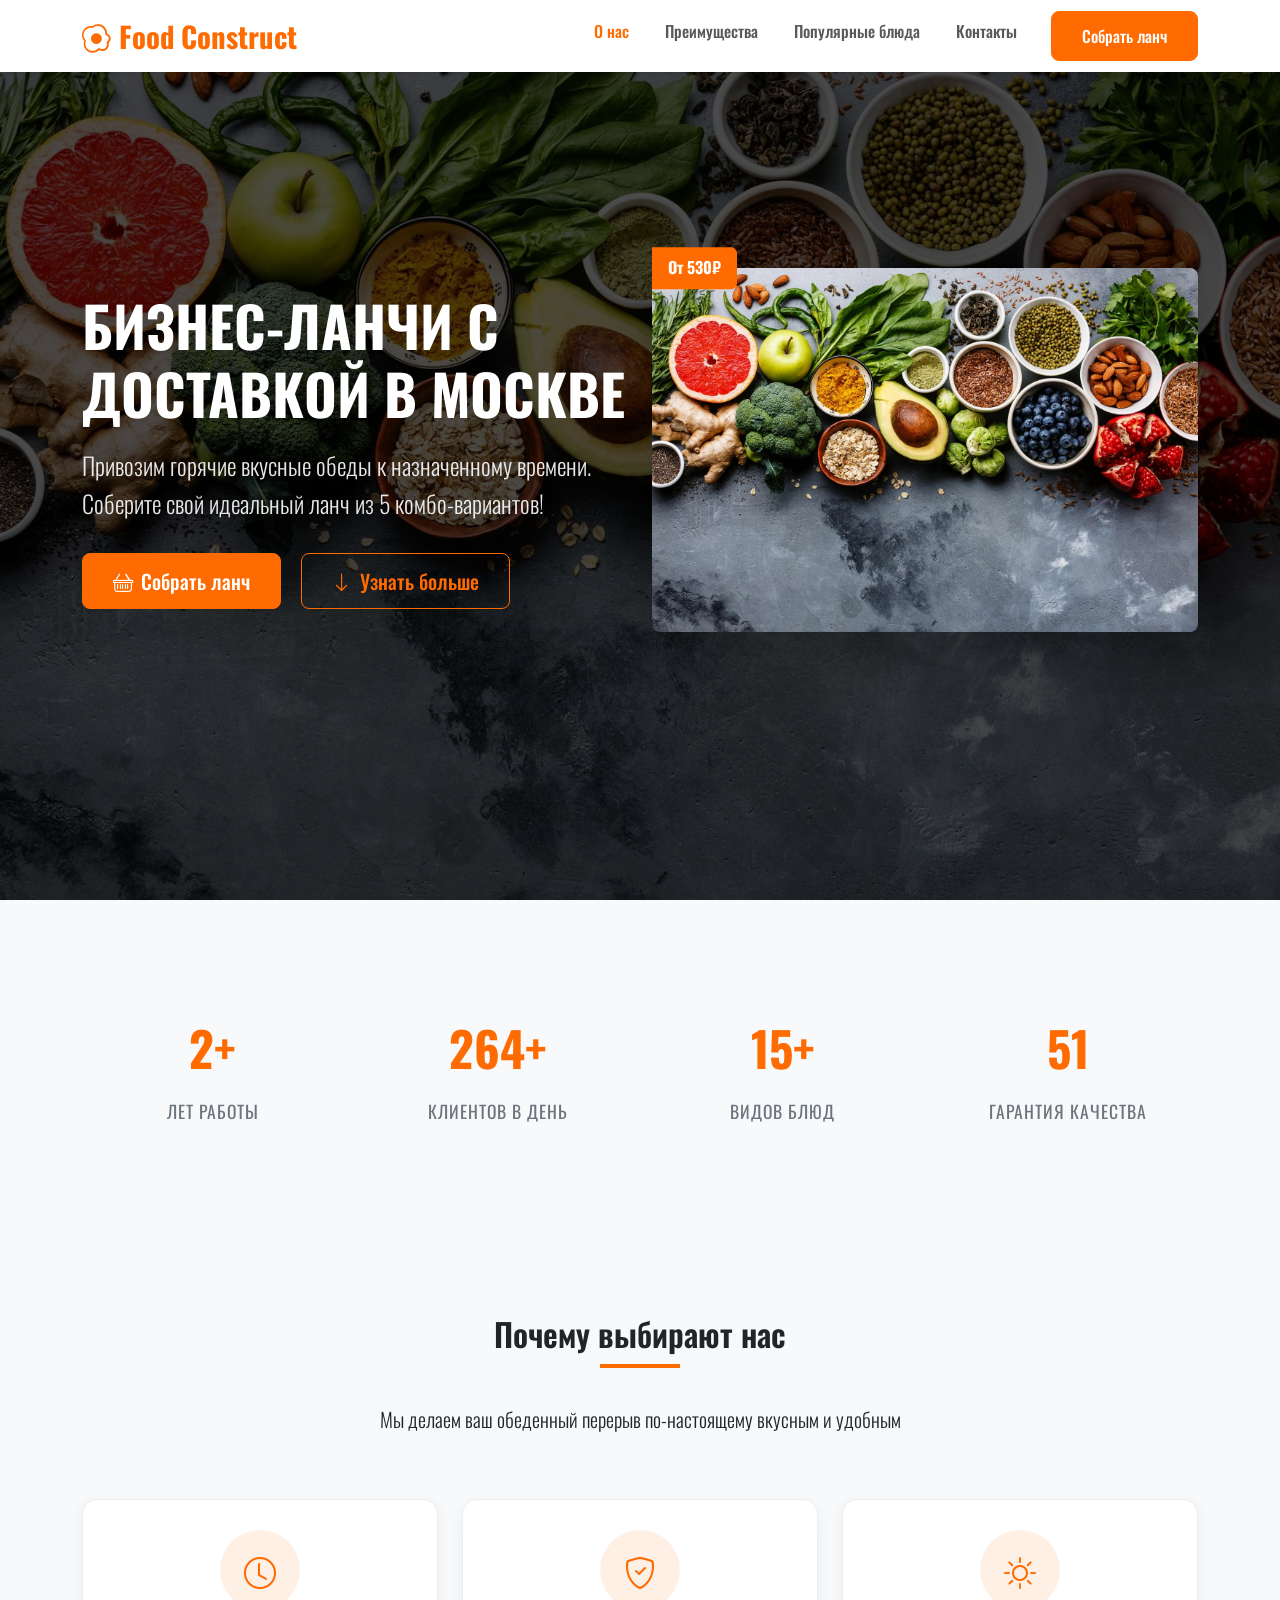
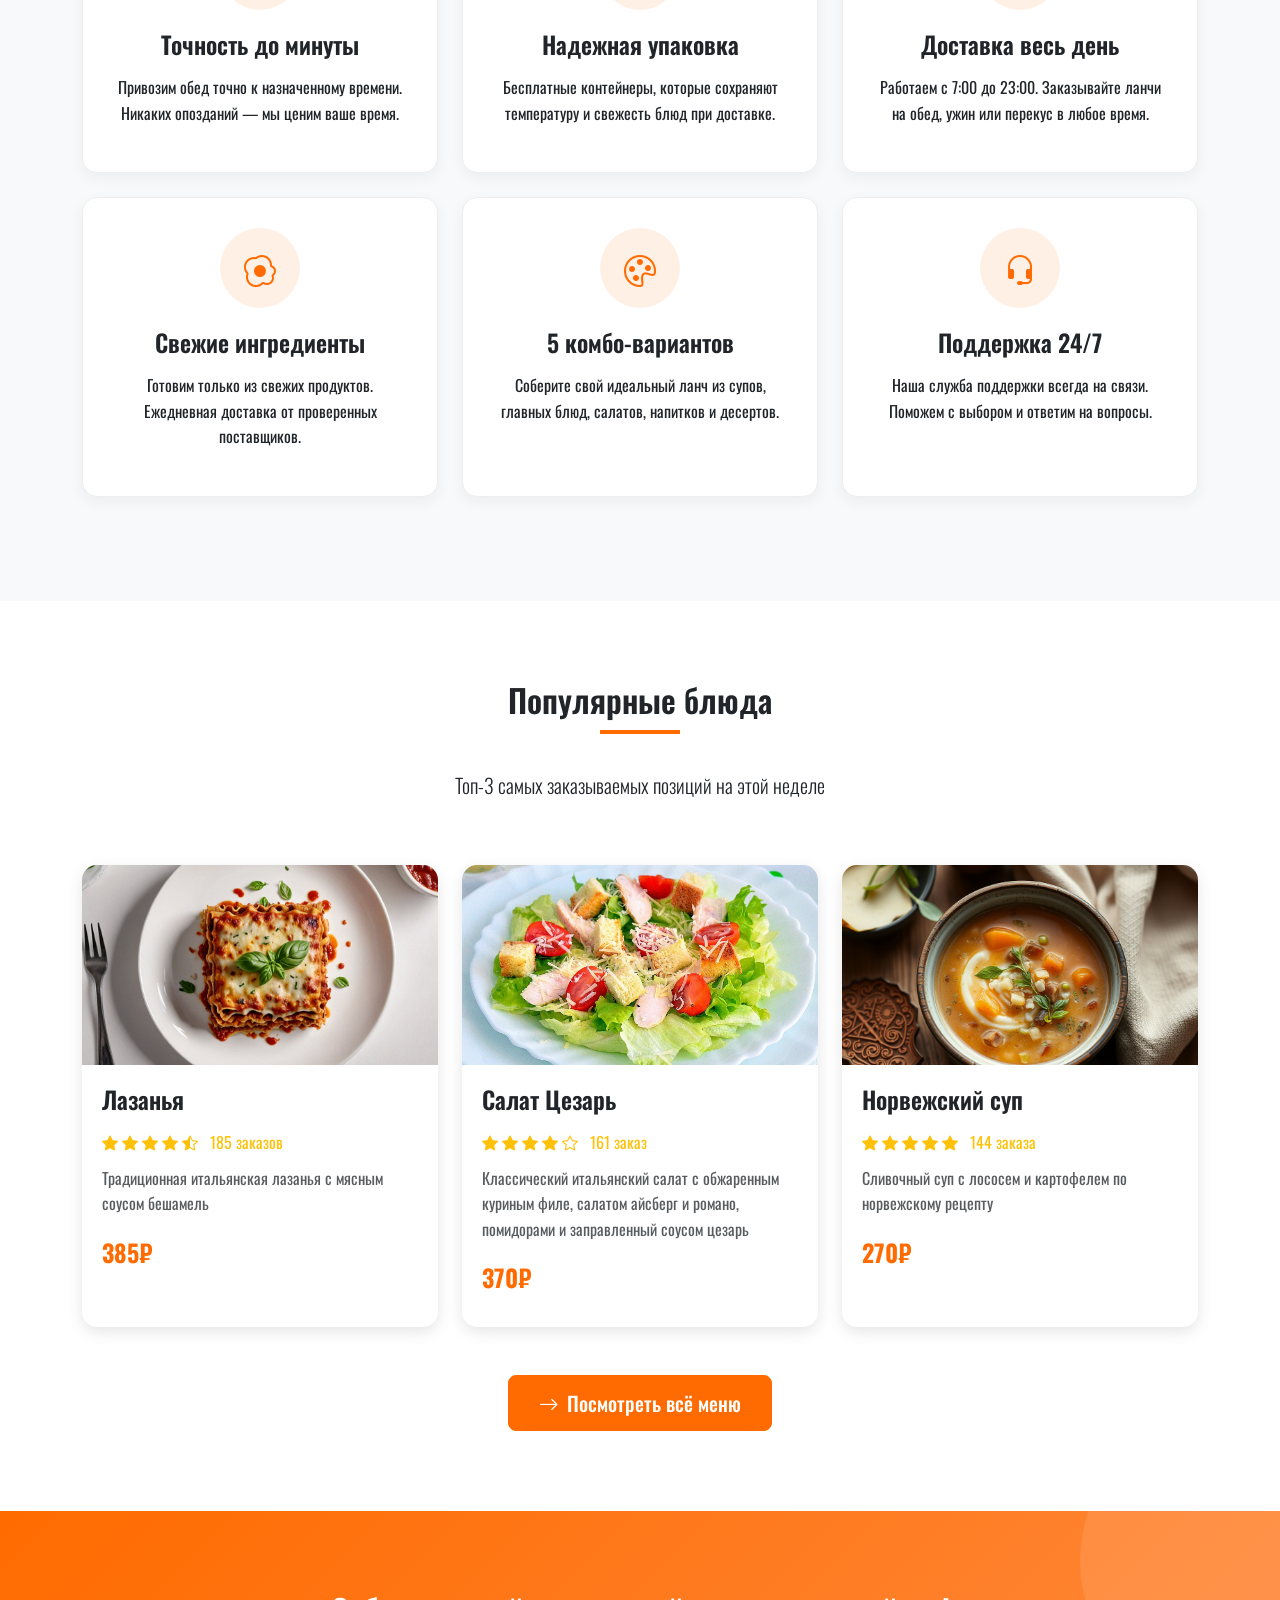
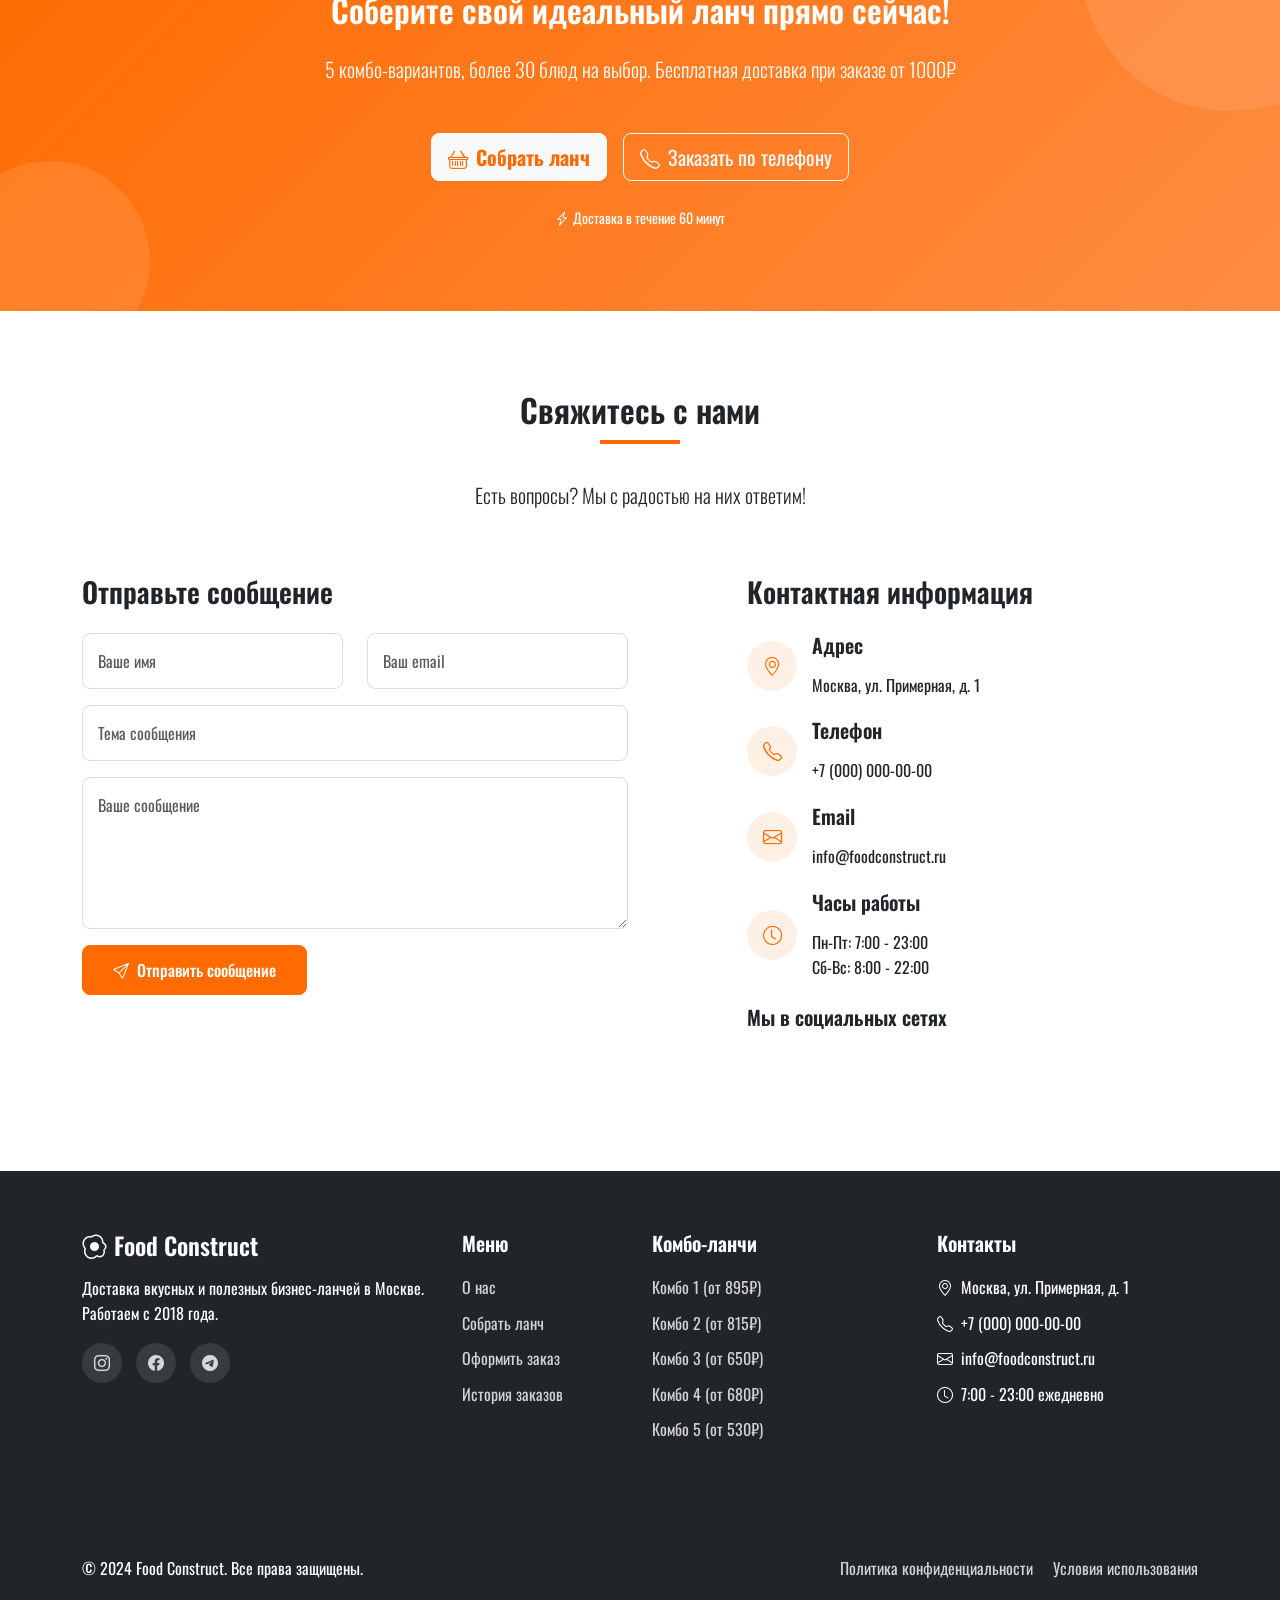
==== commit ec65c1d0: "Update index.html" ====
--- a/index.html
+++ b/index.html
@@ -563,7 +563,7 @@
             <div class="row">
                 <div class="col-12 text-center mb-5">
                     <h2 class="section-title">Популярные блюда</h2>
-                    <p class="lead">Топ-5 самых заказываемых позиций на этой неделе</p>
+                    <p class="lead">Топ-3 самых заказываемых позиций на этой неделе</p>
                 </div>
             </div>
             
@@ -584,9 +584,6 @@
                             <p class="text-muted">Традиционная итальянская лазанья с мясным соусом бешамель</p>
                             <div class="d-flex justify-content-between align-items-center">
                                 <div class="dish-price">385₽</div>
-                                <button class="btn btn-primary-custom btn-sm">
-                                    <i class="bi bi-cart-plus me-1"></i>В заказ
-                                </button>
                             </div>
                         </div>
                     </div>
@@ -594,9 +591,9 @@
                 
                 <div class="col-lg-4 col-md-6 mb-4">
                     <div class="dish-card">
-                        <img src="images/tom-yam.jpg" alt="Том Ям" class="dish-img">
+                        <img src="images/caesar-salad.jpg" alt="Цезарь" class="dish-img">
                         <div class="dish-content">
-                            <h4>Том Ям с креветками</h4>
+                            <h4>Салат Цезарь</h4>
                             <div class="dish-rating">
                                 <i class="bi bi-star-fill"></i>
                                 <i class="bi bi-star-fill"></i>
@@ -605,12 +602,9 @@
                                 <i class="bi bi-star"></i>
                                 <span class="ms-2">161 заказ</span>
                             </div>
-                            <p class="text-muted">Острый тайский суп с креветками, грибами и лемонграссом</p>
+                            <p class="text-muted">Классический итальянский салат с обжаренным куриным филе, салатом айсберг и романо, помидорами и заправленный соусом цезарь</p>
                             <div class="d-flex justify-content-between align-items-center">
-                                <div class="dish-price">365₽</div>
-                                <button class="btn btn-primary-custom btn-sm">
-                                    <i class="bi bi-cart-plus me-1"></i>В заказ
-                                </button>
+                                <div class="dish-price">370₽</div>
                             </div>
                         </div>
                     </div>
@@ -618,7 +612,7 @@
                 
                 <div class="col-lg-4 col-md-6 mb-4">
                     <div class="dish-card">
-                        <img src="images/norwegian-soup.jpg" alt="Норвежский суп" class="dish-img">
+                        <img src="images/norwegian.jpg" alt="Норвежский суп" class="dish-img">
                         <div class="dish-content">
                             <h4>Норвежский суп</h4>
                             <div class="dish-rating">
@@ -632,9 +626,6 @@
                             <p class="text-muted">Сливочный суп с лососем и картофелем по норвежскому рецепту</p>
                             <div class="d-flex justify-content-between align-items-center">
                                 <div class="dish-price">270₽</div>
-                                <button class="btn btn-primary-custom btn-sm">
-                                    <i class="bi bi-cart-plus me-1"></i>В заказ
-                                </button>
                             </div>
                         </div>
                     </div>
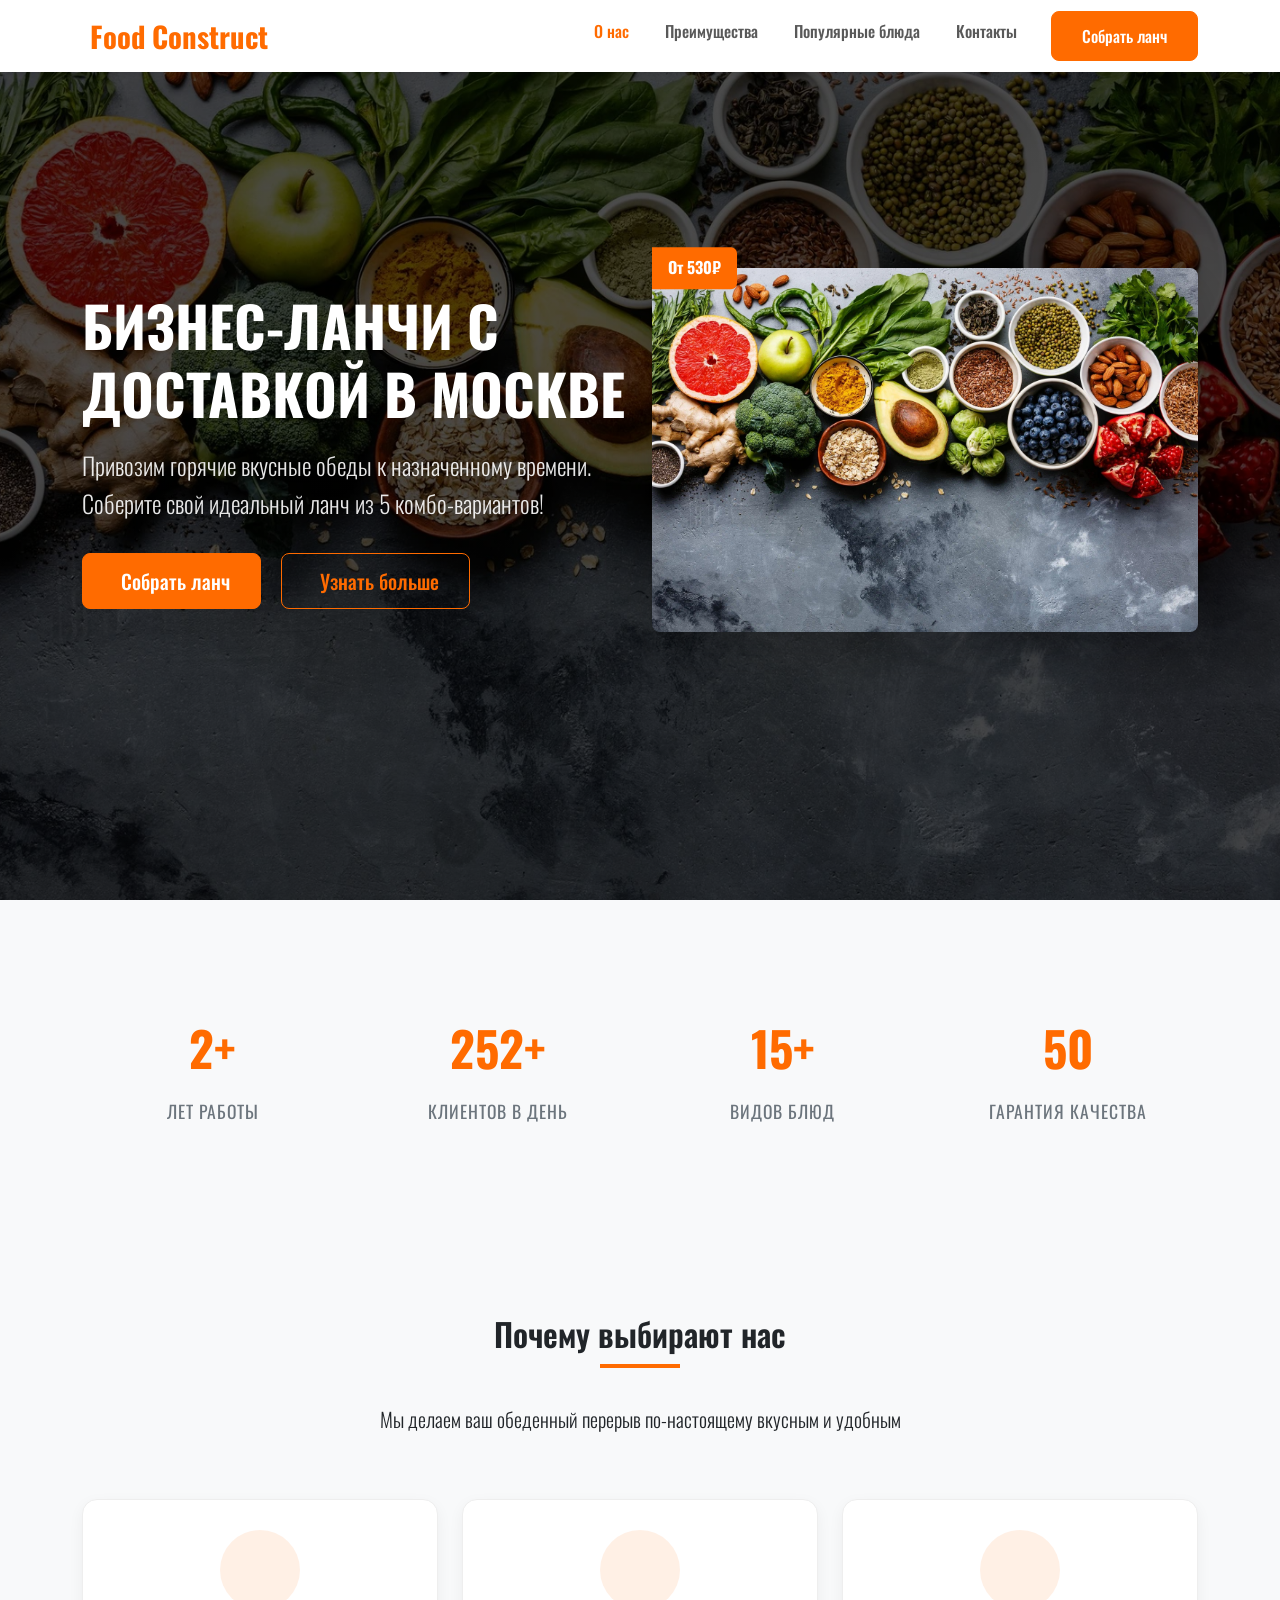
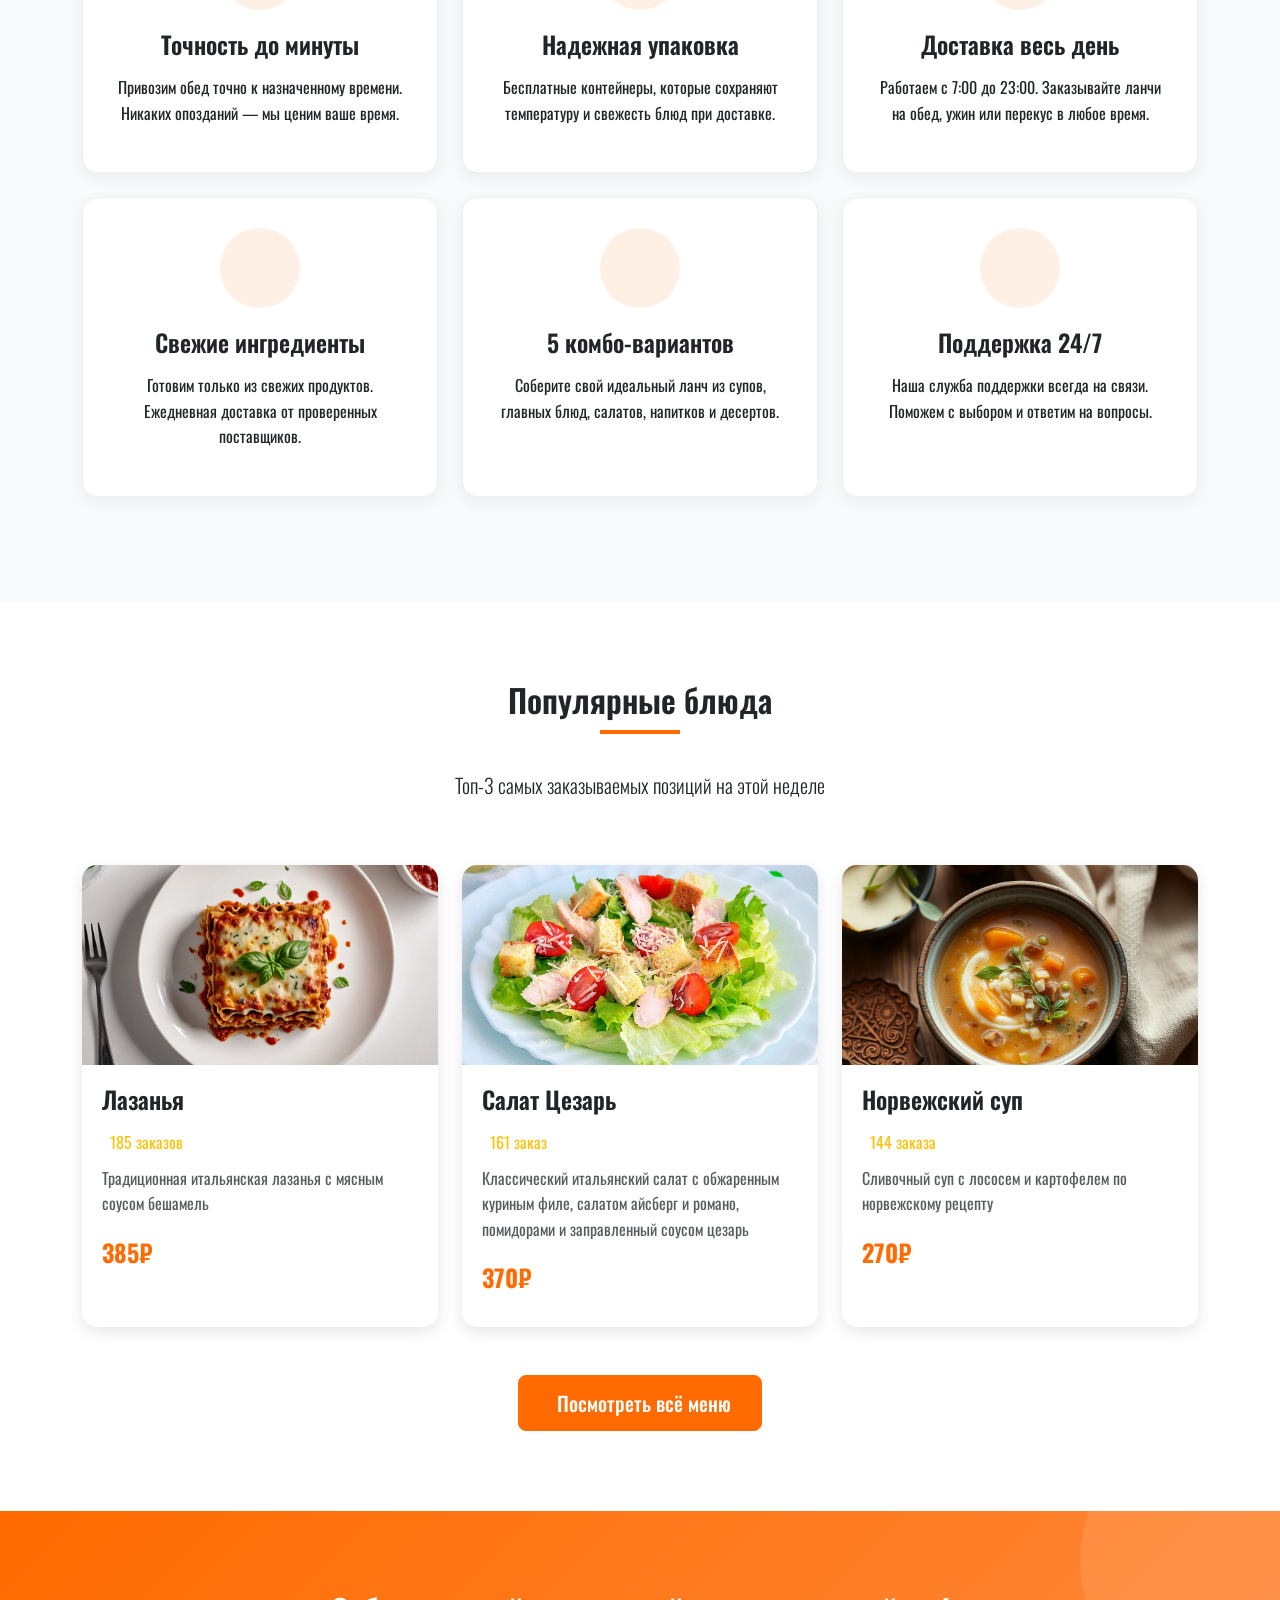
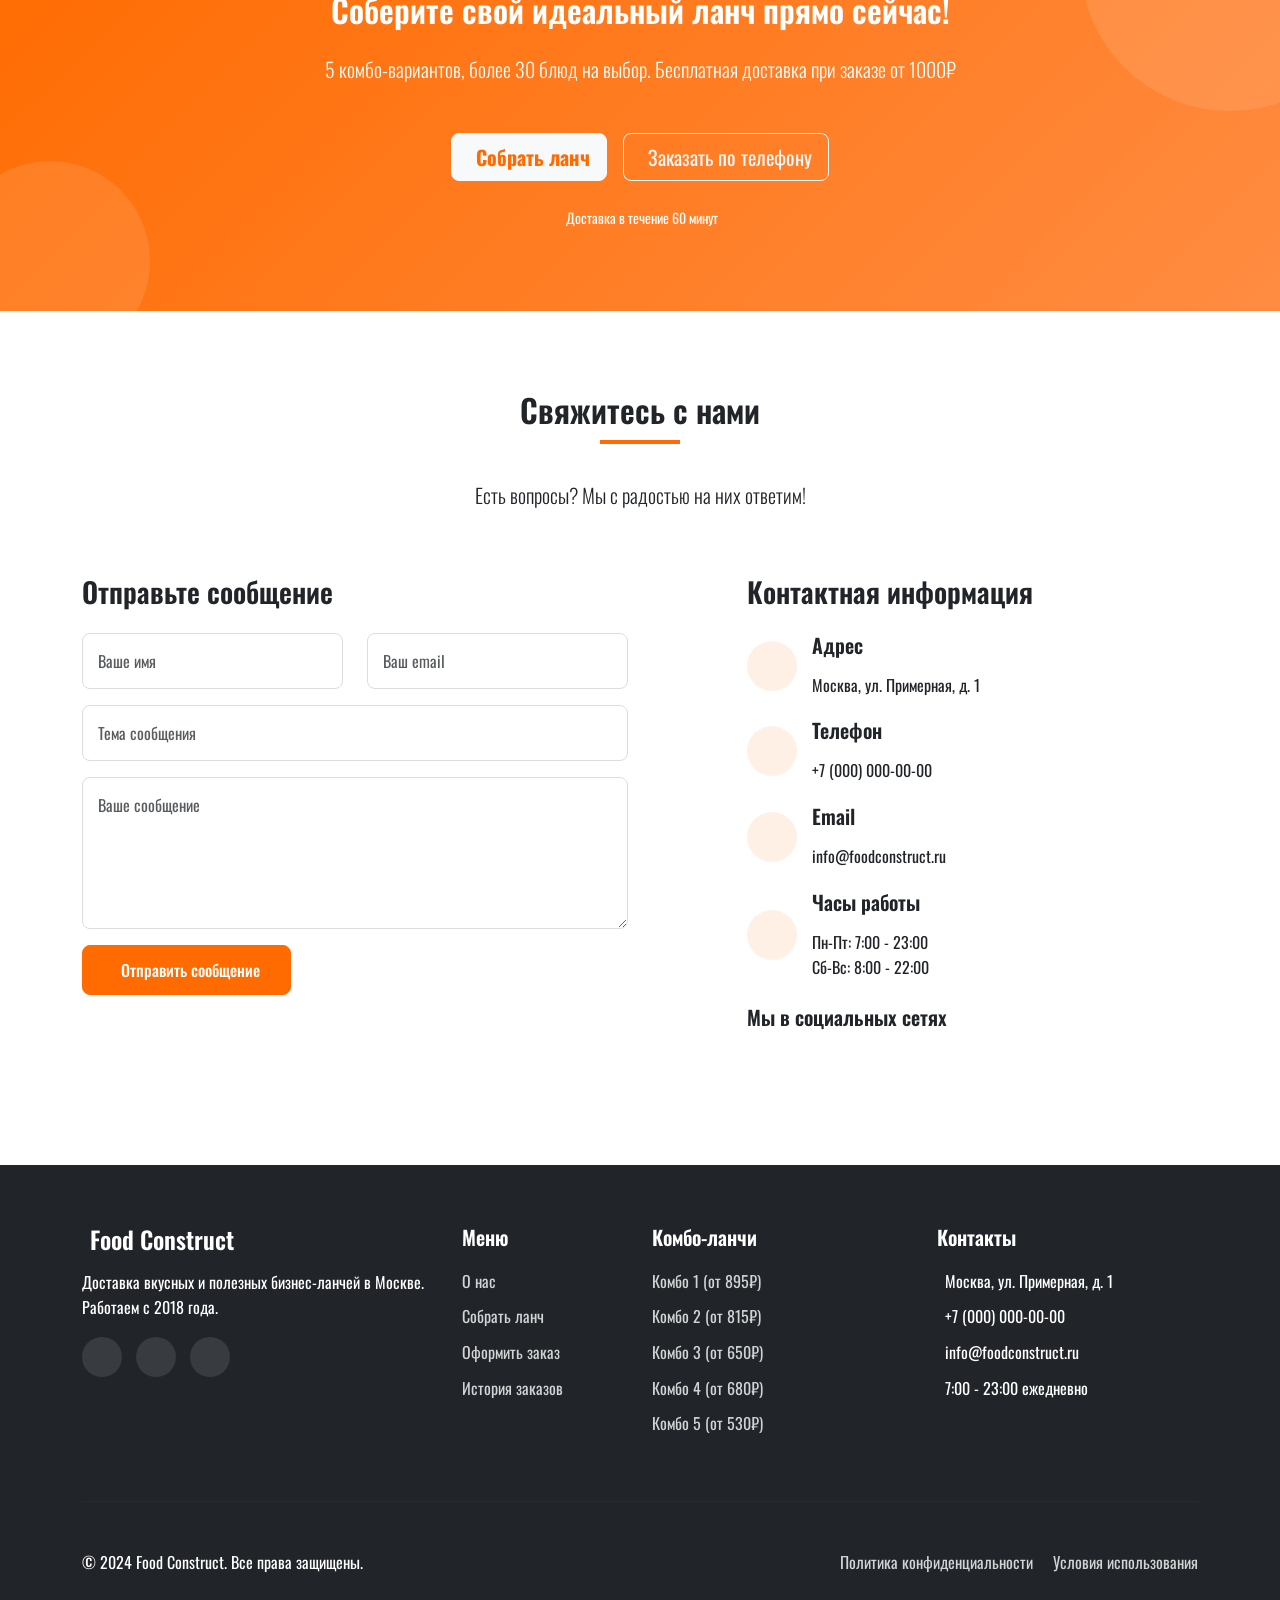
==== commit 6853b9a3: "Update index.html" ====
--- a/index.html
+++ b/index.html
@@ -9,7 +9,7 @@
     <link href="https://cdn.jsdelivr.net/npm/bootstrap@5.3.0-alpha1/dist/css/bootstrap.min.css" rel="stylesheet">
     
     <!-- Bootstrap Icons -->
-    <link rel="stylesheet" href="https://cdn.jsdelivr.net/npm/bootstrap-icons@1.10.0/font/bootstrap-icons.css">
+    <link rel="icon" href="images/icon.png" type="images/png" sizes = "32x32">
     
     <!-- Google Fonts -->
     <link href="https://fonts.googleapis.com/css2?family=Oswald:wght@300;400;500;600;700&display=swap" rel="stylesheet">
